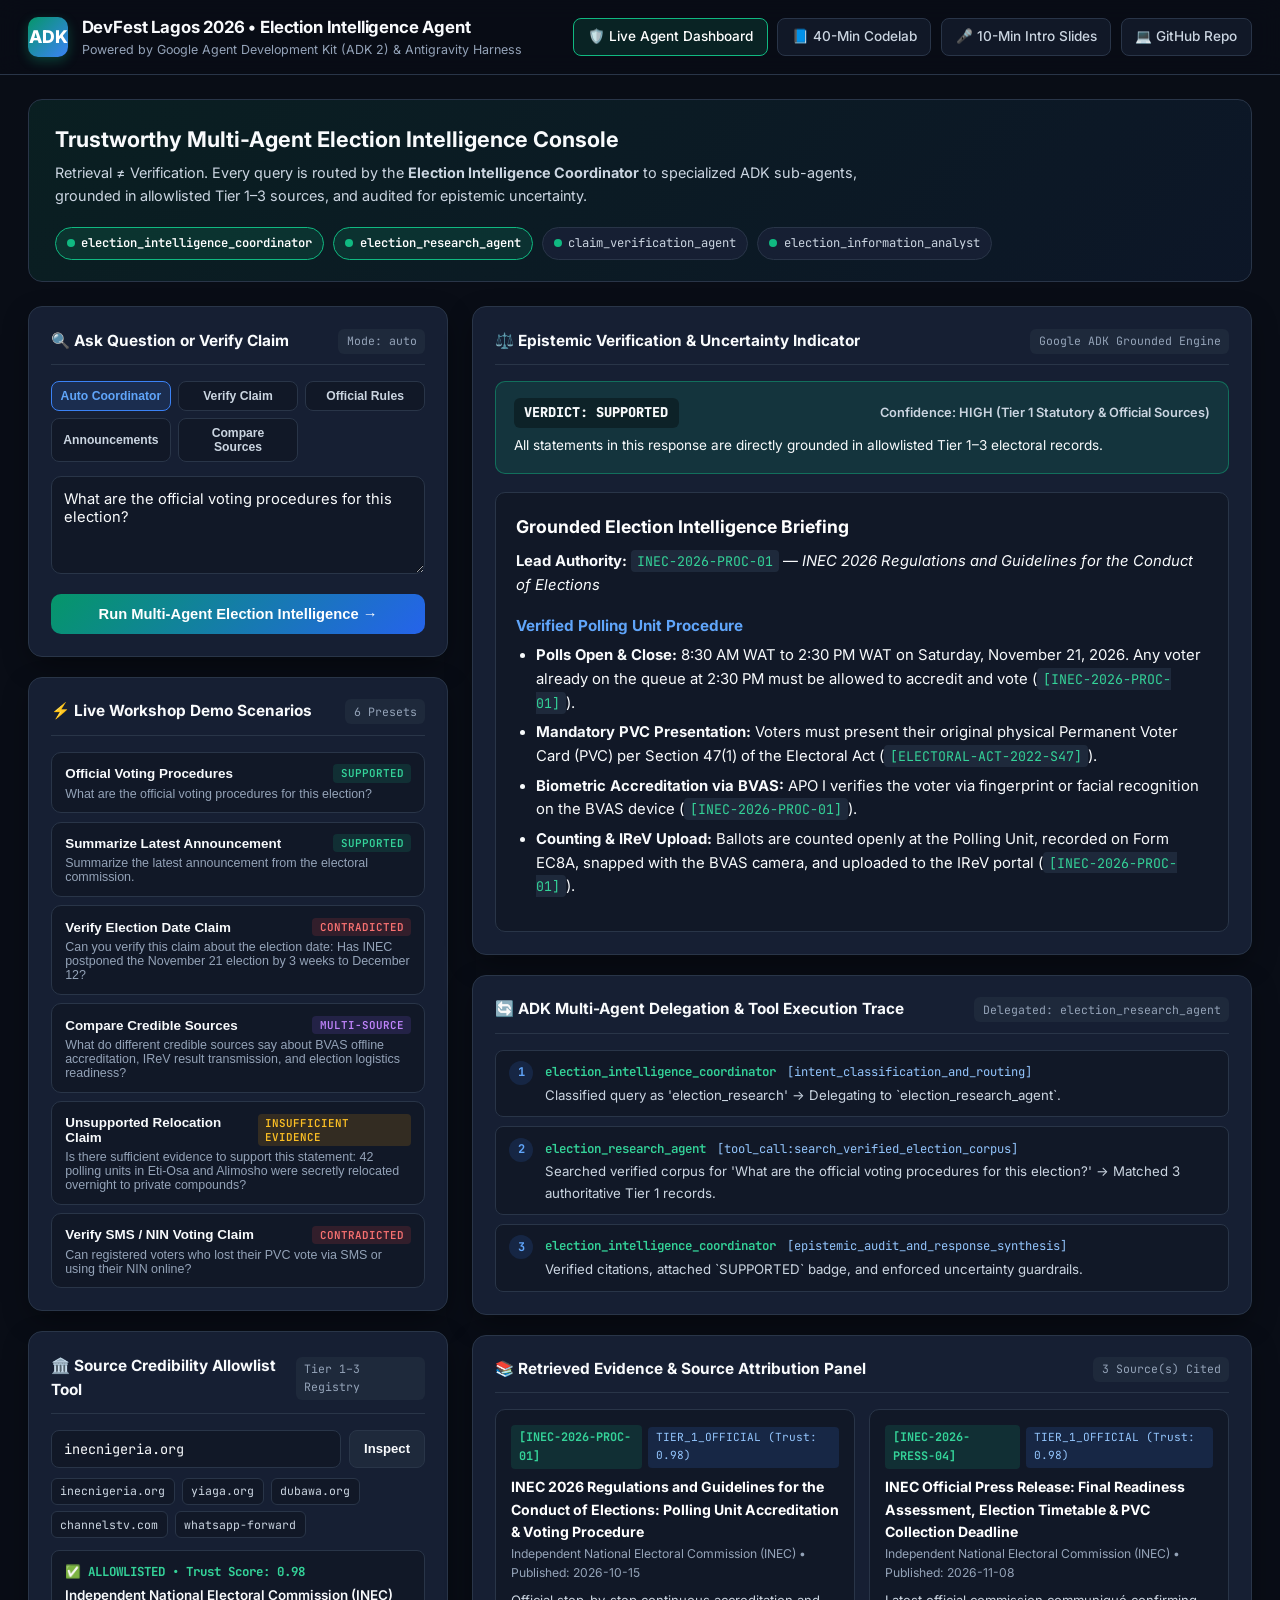
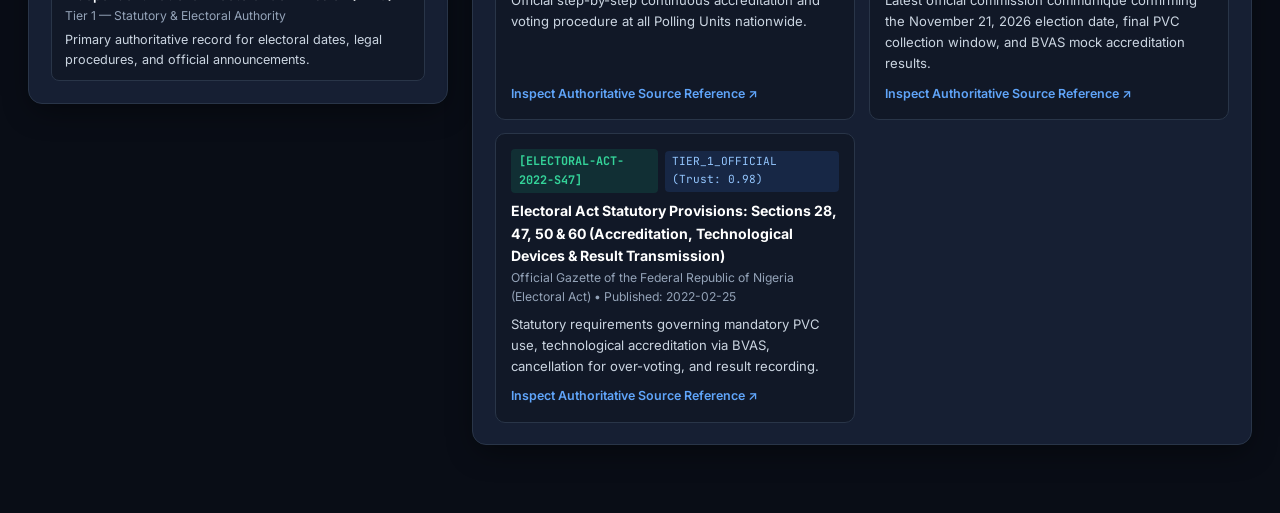
==== app/static/index.html @ 9dbaffe1 "feat: DevFest Lagos 2026 Election Intelligence ADK Multi-Agent App, Codelab & Slides" ====
<!DOCTYPE html>
<html lang="en">
<head>
  <meta charset="UTF-8" />
  <meta name="viewport" content="width=device-width, initial-scale=1.0" />
  <title>DevFest Lagos 2026 — Trustworthy Election Intelligence ADK Agent</title>
  <link rel="preconnect" href="https://fonts.googleapis.com" />
  <link rel="preconnect" href="https://fonts.gstatic.com" crossorigin />
  <link href="https://fonts.googleapis.com/css2?family=Inter:wght@400;500;600;700;800&family=JetBrains+Mono:wght@400;600;700&display=swap" rel="stylesheet" />
  <link rel="stylesheet" href="/static/styles.css" />
  <link rel="stylesheet" href="styles.css" />
</head>
<body>
  <!-- Top Navigation -->
  <header class="topbar">
    <div class="brand">
      <div class="brand-badge">ADK</div>
      <div>
        <div class="brand-title">DevFest Lagos 2026 • Election Intelligence Agent</div>
        <div class="brand-subtitle">Powered by Google Agent Development Kit (ADK 2) &amp; Antigravity Harness</div>
      </div>
    </div>
    <nav class="nav-links">
      <a href="/" class="nav-link active">🛡️ Live Agent Dashboard</a>
      <a href="/codelab/" class="nav-link">📘 40-Min Codelab</a>
      <a href="/slides/" class="nav-link">🎤 10-Min Intro Slides</a>
      <a href="https://github.com/gabbyagbobli/devfest-lagos-election-intelligence" target="_blank" rel="noopener" class="nav-link">💻 GitHub Repo</a>
    </nav>
  </header>

  <main class="container">
    <!-- Multi-Agent Architecture Status Bar -->
    <section class="hero-banner">
      <div class="hero-text">
        <h1>Trustworthy Multi-Agent Election Intelligence Console</h1>
        <p>
          Retrieval ≠ Verification. Every query is routed by the <strong>Election Intelligence Coordinator</strong> to specialized ADK sub-agents, grounded in allowlisted Tier 1–3 sources, and audited for epistemic uncertainty.
        </p>
      </div>
      <div class="agent-pills" id="agent-pills">
        <div class="agent-pill active-agent" id="pill-coordinator">
          <span class="dot"></span> election_intelligence_coordinator
        </div>
        <div class="agent-pill" id="pill-election_research_agent">
          <span class="dot"></span> election_research_agent
        </div>
        <div class="agent-pill" id="pill-claim_verification_agent">
          <span class="dot"></span> claim_verification_agent
        </div>
        <div class="agent-pill" id="pill-election_information_analyst">
          <span class="dot"></span> election_information_analyst
        </div>
      </div>
    </section>

    <div class="dashboard-grid">
      <!-- Left Column: Query Input, Sample Scenarios & Source Checker -->
      <aside>
        <!-- Query & Claim Input Card -->
        <div class="card">
          <div class="card-header">
            <div class="card-title">🔍 Ask Question or Verify Claim</div>
            <span class="card-badge" id="mode-indicator">Mode: auto</span>
          </div>

          <div class="mode-tabs" id="mode-tabs">
            <button type="button" class="mode-tab active" data-mode="auto">Auto Coordinator</button>
            <button type="button" class="mode-tab" data-mode="verify">Verify Claim</button>
            <button type="button" class="mode-tab" data-mode="research">Official Rules</button>
            <button type="button" class="mode-tab" data-mode="summarize">Announcements</button>
            <button type="button" class="mode-tab" data-mode="compare">Compare Sources</button>
          </div>

          <form id="query-form">
            <textarea
              id="query-input"
              class="query-textarea"
              placeholder="Ask an election question or paste a viral claim to verify (e.g., 'What are the official voting procedures?' or 'Has INEC postponed the election by 3 weeks?')"
            >What are the official voting procedures for this election?</textarea>
            <button type="submit" id="submit-btn" class="btn-primary">
              Run Multi-Agent Election Intelligence →
            </button>
          </form>
        </div>

        <!-- Preset Workshop Verification Scenarios -->
        <div class="card">
          <div class="card-header">
            <div class="card-title">⚡ Live Workshop Demo Scenarios</div>
            <span class="card-badge">6 Presets</span>
          </div>
          <div class="samples-list" id="samples-list">
            <!-- Populated by app.js -->
          </div>
        </div>

        <!-- Electoral Source Trust Registry Inspector -->
        <div class="card">
          <div class="card-header">
            <div class="card-title">🏛️ Source Credibility Allowlist Tool</div>
            <span class="card-badge">Tier 1–3 Registry</span>
          </div>
          <div class="source-check-row">
            <input
              type="text"
              id="source-input"
              class="source-input"
              placeholder="e.g. inecnigeria.org or whatsapp-forward"
              value="inecnigeria.org"
            />
            <button type="button" id="source-check-btn" class="btn-secondary">Inspect</button>
          </div>
          <div class="quick-domains">
            <span class="chip" data-domain="inecnigeria.org">inecnigeria.org</span>
            <span class="chip" data-domain="yiaga.org">yiaga.org</span>
            <span class="chip" data-domain="dubawa.org">dubawa.org</span>
            <span class="chip" data-domain="channelstv.com">channelstv.com</span>
            <span class="chip" data-domain="whatsapp-forward">whatsapp-forward</span>
          </div>
          <div id="source-check-result" class="trace-item" style="display: block;">
            Click <strong>Inspect</strong> or a domain chip to run <code>check_source_credibility()</code>.
          </div>
        </div>
      </aside>

      <!-- Right Column: Epistemic Status, Agent Trace, Synthesized Response & Evidence Panel -->
      <section>
        <!-- Epistemic Verdict & Uncertainty Banner -->
        <div class="card">
          <div class="card-header">
            <div class="card-title">⚖️ Epistemic Verification &amp; Uncertainty Indicator</div>
            <span class="card-badge" id="engine-badge">Google ADK 2</span>
          </div>

          <div id="status-banner" class="status-banner status-SUPPORTED">
            <div class="status-top">
              <span class="verdict-pill" id="verdict-pill">VERDICT: SUPPORTED</span>
              <span class="confidence-label" id="confidence-label">Confidence: HIGH (Tier 1 Statutory &amp; Official Sources)</span>
            </div>
            <div class="uncertainty-msg" id="uncertainty-msg">
              All statements in this response are directly grounded in allowlisted Tier 1–3 electoral records.
            </div>
          </div>

          <!-- Synthesized Grounded Response -->
          <div class="response-body" id="response-markdown">
            Loading grounded election intelligence briefing...
          </div>
        </div>

        <!-- Multi-Agent Orchestration & Tool Execution Trace -->
        <div class="card">
          <div class="card-header">
            <div class="card-title">🔄 ADK Multi-Agent Delegation &amp; Tool Execution Trace</div>
            <span class="card-badge" id="delegated-agent-badge">Delegated: election_research_agent</span>
          </div>
          <div class="trace-timeline" id="trace-timeline">
            <!-- Populated by app.js -->
          </div>
        </div>

        <!-- Grounded Evidence & Source Attribution Cards -->
        <div class="card">
          <div class="card-header">
            <div class="card-title">📚 Retrieved Evidence &amp; Source Attribution Panel</div>
            <span class="card-badge" id="evidence-count-badge">0 Sources Cited</span>
          </div>
          <div class="evidence-grid" id="evidence-grid">
            <!-- Populated by app.js -->
          </div>
        </div>
      </section>
    </div>
  </main>

  <script src="/static/app.js"></script>
  <script src="app.js"></script>
</body>
</html>
---- app/static/styles.css ----
:root {
  --bg-primary: #090d16;
  --bg-secondary: #111827;
  --bg-card: #161f33;
  --bg-elevated: #1e293b;
  --border-color: #293548;
  --text-primary: #f8fafc;
  --text-secondary: #cbd5e1;
  --text-muted: #94a3b8;
  --accent-green: #10b981;
  --accent-green-bg: rgba(16, 185, 129, 0.14);
  --accent-blue: #3b82f6;
  --accent-blue-bg: rgba(59, 130, 246, 0.14);
  --accent-amber: #f59e0b;
  --accent-amber-bg: rgba(245, 158, 11, 0.15);
  --accent-red: #ef4444;
  --accent-red-bg: rgba(239, 68, 68, 0.15);
  --accent-purple: #8b5cf6;
  --accent-purple-bg: rgba(139, 92, 246, 0.15);
  --radius-md: 10px;
  --radius-lg: 14px;
  --shadow-lg: 0 10px 30px -5px rgba(0, 0, 0, 0.45);
  --font-sans: 'Inter', -apple-system, BlinkMacSystemFont, 'Segoe UI', Roboto, sans-serif;
  --font-mono: 'JetBrains Mono', 'Fira Code', Consolas, monospace;
}

* {
  box-sizing: border-box;
  margin: 0;
  padding: 0;
}

body {
  background-color: var(--bg-primary);
  color: var(--text-primary);
  font-family: var(--font-sans);
  line-height: 1.6;
  min-height: 100vh;
}

/* Top Navbar */
.topbar {
  position: sticky;
  top: 0;
  z-index: 100;
  background: rgba(9, 13, 22, 0.92);
  backdrop-filter: blur(12px);
  border-bottom: 1px solid var(--border-color);
  padding: 0.85rem 1.75rem;
  display: flex;
  align-items: center;
  justify-content: space-between;
  flex-wrap: wrap;
  gap: 1rem;
}

.brand {
  display: flex;
  align-items: center;
  gap: 0.85rem;
}

.brand-badge {
  width: 40px;
  height: 40px;
  border-radius: 10px;
  background: linear-gradient(135deg, #059669, #3b82f6);
  display: flex;
  align-items: center;
  justify-content: center;
  font-weight: 800;
  font-size: 1.1rem;
  color: #fff;
  box-shadow: 0 4px 12px rgba(16, 185, 129, 0.3);
}

.brand-title {
  font-weight: 700;
  font-size: 1.05rem;
  letter-spacing: -0.01em;
}

.brand-subtitle {
  font-size: 0.78rem;
  color: var(--text-muted);
}

.nav-links {
  display: flex;
  align-items: center;
  gap: 0.6rem;
  flex-wrap: wrap;
}

.nav-link {
  text-decoration: none;
  color: var(--text-secondary);
  font-size: 0.85rem;
  font-weight: 500;
  padding: 0.45rem 0.85rem;
  border-radius: 8px;
  border: 1px solid var(--border-color);
  background: var(--bg-secondary);
  transition: all 0.18s ease;
}

.nav-link:hover,
.nav-link.active {
  color: #fff;
  border-color: var(--accent-green);
  background: var(--accent-green-bg);
}

/* Main Container */
.container {
  max-width: 1400px;
  margin: 0 auto;
  padding: 1.5rem 1.75rem 3rem;
}

/* Hero Architecture Banner */
.hero-banner {
  background: linear-gradient(135deg, rgba(16, 185, 129, 0.1), rgba(59, 130, 246, 0.08));
  border: 1px solid var(--border-color);
  border-radius: var(--radius-lg);
  padding: 1.35rem 1.6rem;
  margin-bottom: 1.5rem;
  display: flex;
  align-items: center;
  justify-content: space-between;
  flex-wrap: wrap;
  gap: 1.25rem;
}

.hero-text h1 {
  font-size: 1.35rem;
  font-weight: 700;
  margin-bottom: 0.3rem;
}

.hero-text p {
  color: var(--text-secondary);
  font-size: 0.9rem;
  max-width: 820px;
}

.agent-pills {
  display: flex;
  gap: 0.55rem;
  flex-wrap: wrap;
}

.agent-pill {
  font-size: 0.76rem;
  font-family: var(--font-mono);
  padding: 0.35rem 0.7rem;
  border-radius: 999px;
  background: var(--bg-card);
  border: 1px solid var(--border-color);
  color: var(--text-secondary);
  display: flex;
  align-items: center;
  gap: 0.4rem;
}

.agent-pill .dot {
  width: 8px;
  height: 8px;
  border-radius: 50%;
  background: var(--accent-green);
}

.agent-pill.active-agent {
  border-color: var(--accent-green);
  background: var(--accent-green-bg);
  color: #fff;
  font-weight: 600;
}

/* Grid Layout */
.dashboard-grid {
  display: grid;
  grid-template-columns: 420px 1fr;
  gap: 1.5rem;
  align-items: start;
}

@media (max-width: 1080px) {
  .dashboard-grid {
    grid-template-columns: 1fr;
  }
}

.card {
  background: var(--bg-card);
  border: 1px solid var(--border-color);
  border-radius: var(--radius-lg);
  padding: 1.35rem;
  box-shadow: var(--shadow-lg);
  margin-bottom: 1.25rem;
}

.card-header {
  display: flex;
  align-items: center;
  justify-content: space-between;
  margin-bottom: 1rem;
  padding-bottom: 0.65rem;
  border-bottom: 1px solid var(--border-color);
}

.card-title {
  font-size: 0.96rem;
  font-weight: 700;
  display: flex;
  align-items: center;
  gap: 0.5rem;
}

.card-badge {
  font-size: 0.72rem;
  font-family: var(--font-mono);
  padding: 0.2rem 0.55rem;
  border-radius: 6px;
  background: var(--bg-elevated);
  color: var(--text-muted);
}

/* Query Form */
.mode-tabs {
  display: grid;
  grid-template-columns: repeat(3, 1fr);
  gap: 0.4rem;
  margin-bottom: 0.85rem;
}

.mode-tab {
  background: var(--bg-secondary);
  border: 1px solid var(--border-color);
  color: var(--text-secondary);
  padding: 0.45rem 0.5rem;
  border-radius: 8px;
  font-size: 0.76rem;
  font-weight: 600;
  cursor: pointer;
  transition: all 0.15s ease;
  text-align: center;
}

.mode-tab:hover {
  border-color: var(--accent-blue);
  color: #fff;
}

.mode-tab.active {
  background: var(--accent-blue-bg);
  border-color: var(--accent-blue);
  color: #60a5fa;
}

.query-textarea {
  width: 100%;
  min-height: 98px;
  background: var(--bg-secondary);
  border: 1px solid var(--border-color);
  border-radius: var(--radius-md);
  color: var(--text-primary);
  font-family: var(--font-sans);
  font-size: 0.92rem;
  padding: 0.8rem;
  resize: vertical;
  margin-bottom: 0.8rem;
}

.query-textarea:focus {
  outline: none;
  border-color: var(--accent-green);
}

.btn-primary {
  width: 100%;
  background: linear-gradient(135deg, #059669, #2563eb);
  color: #fff;
  border: none;
  padding: 0.75rem 1rem;
  border-radius: var(--radius-md);
  font-weight: 600;
  font-size: 0.92rem;
  cursor: pointer;
  transition: opacity 0.15s ease;
}

.btn-primary:hover {
  opacity: 0.93;
}

.btn-primary:disabled {
  opacity: 0.55;
  cursor: not-allowed;
}

/* Sample Scenario Cards */
.samples-list {
  display: flex;
  flex-direction: column;
  gap: 0.55rem;
}

.sample-btn {
  text-align: left;
  background: var(--bg-secondary);
  border: 1px solid var(--border-color);
  border-radius: var(--radius-md);
  padding: 0.7rem 0.85rem;
  color: var(--text-primary);
  cursor: pointer;
  transition: all 0.15s ease;
}

.sample-btn:hover {
  border-color: var(--accent-green);
  background: rgba(16, 185, 129, 0.06);
}

.sample-btn-top {
  display: flex;
  align-items: center;
  justify-content: space-between;
  gap: 0.5rem;
  margin-bottom: 0.25rem;
}

.sample-btn-title {
  font-size: 0.84rem;
  font-weight: 600;
}

.sample-tag {
  font-size: 0.68rem;
  font-family: var(--font-mono);
  padding: 0.15rem 0.45rem;
  border-radius: 4px;
  font-weight: 600;
}

.tag-supported {
  background: var(--accent-green-bg);
  color: #34d399;
}

.tag-contradicted {
  background: var(--accent-red-bg);
  color: #f87171;
}

.tag-insufficient {
  background: var(--accent-amber-bg);
  color: #fbbf24;
}

.tag-multi {
  background: var(--accent-purple-bg);
  color: #c084fc;
}

.sample-btn-query {
  font-size: 0.78rem;
  color: var(--text-muted);
}

/* Source Credibility Checker */
.source-check-row {
  display: flex;
  gap: 0.5rem;
  margin-bottom: 0.65rem;
}

.source-input {
  flex: 1;
  background: var(--bg-secondary);
  border: 1px solid var(--border-color);
  border-radius: 8px;
  color: var(--text-primary);
  padding: 0.55rem 0.75rem;
  font-size: 0.85rem;
  font-family: var(--font-mono);
}

.btn-secondary {
  background: var(--bg-elevated);
  color: var(--text-primary);
  border: 1px solid var(--border-color);
  border-radius: 8px;
  padding: 0.55rem 0.9rem;
  font-size: 0.82rem;
  font-weight: 600;
  cursor: pointer;
}

.btn-secondary:hover {
  border-color: var(--accent-blue);
}

.quick-domains {
  display: flex;
  gap: 0.4rem;
  flex-wrap: wrap;
  margin-bottom: 0.75rem;
}

.chip {
  font-size: 0.72rem;
  font-family: var(--font-mono);
  padding: 0.2rem 0.55rem;
  border-radius: 6px;
  background: var(--bg-secondary);
  border: 1px solid var(--border-color);
  color: var(--text-secondary);
  cursor: pointer;
}

.chip:hover {
  border-color: var(--accent-green);
  color: #fff;
}

/* Verdict & Uncertainty Banner */
.status-banner {
  border-radius: var(--radius-md);
  padding: 1rem 1.15rem;
  margin-bottom: 1.15rem;
  border: 1px solid var(--border-color);
  display: flex;
  flex-direction: column;
  gap: 0.45rem;
}

.status-banner.status-SUPPORTED,
.status-banner.status-OFFICIAL_GUIDANCE {
  background: var(--accent-green-bg);
  border-color: rgba(16, 185, 129, 0.45);
}

.status-banner.status-CONTRADICTED {
  background: var(--accent-red-bg);
  border-color: rgba(239, 68, 68, 0.45);
}

.status-banner.status-INSUFFICIENT_EVIDENCE {
  background: var(--accent-amber-bg);
  border-color: rgba(245, 158, 11, 0.5);
}

.status-banner.status-MULTI_SOURCE_SYNTHESIS {
  background: var(--accent-purple-bg);
  border-color: rgba(139, 92, 246, 0.45);
}

.status-top {
  display: flex;
  align-items: center;
  justify-content: space-between;
  flex-wrap: wrap;
  gap: 0.5rem;
}

.verdict-pill {
  font-family: var(--font-mono);
  font-weight: 800;
  font-size: 0.85rem;
  padding: 0.25rem 0.65rem;
  border-radius: 6px;
  background: rgba(0, 0, 0, 0.35);
}

.confidence-label {
  font-size: 0.8rem;
  font-weight: 600;
  color: var(--text-secondary);
}

.uncertainty-msg {
  font-size: 0.85rem;
  color: var(--text-primary);
}

/* Orchestration Trace */
.trace-timeline {
  display: flex;
  flex-direction: column;
  gap: 0.55rem;
}

.trace-item {
  display: flex;
  align-items: flex-start;
  gap: 0.75rem;
  background: var(--bg-secondary);
  border: 1px solid var(--border-color);
  border-radius: 8px;
  padding: 0.65rem 0.85rem;
  font-size: 0.83rem;
}

.trace-step-num {
  width: 24px;
  height: 24px;
  border-radius: 50%;
  background: var(--accent-blue-bg);
  color: #60a5fa;
  font-family: var(--font-mono);
  font-size: 0.75rem;
  font-weight: 700;
  display: flex;
  align-items: center;
  justify-content: center;
  flex-shrink: 0;
}

.trace-agent {
  font-family: var(--font-mono);
  font-weight: 600;
  color: #34d399;
  font-size: 0.78rem;
}

.trace-action {
  font-family: var(--font-mono);
  color: #93c5fd;
  font-size: 0.76rem;
  margin-left: 0.4rem;
}

.trace-detail {
  color: var(--text-secondary);
  margin-top: 0.15rem;
}

/* Synthesized Response Markdown */
.response-body {
  background: var(--bg-secondary);
  border: 1px solid var(--border-color);
  border-radius: var(--radius-md);
  padding: 1.25rem;
  font-size: 0.93rem;
}

.response-body h3 {
  font-size: 1.1rem;
  margin-bottom: 0.55rem;
  color: #fff;
}

.response-body h4 {
  font-size: 0.95rem;
  margin-top: 1rem;
  margin-bottom: 0.4rem;
  color: #60a5fa;
}

.response-body ul {
  padding-left: 1.25rem;
  margin-bottom: 0.75rem;
}

.response-body li {
  margin-bottom: 0.35rem;
}

.response-body code {
  font-family: var(--font-mono);
  background: var(--bg-elevated);
  padding: 0.12rem 0.4rem;
  border-radius: 4px;
  font-size: 0.83rem;
  color: #34d399;
}

.response-body blockquote {
  border-left: 3px solid var(--accent-amber);
  padding-left: 0.85rem;
  color: var(--text-secondary);
  margin: 0.65rem 0;
  font-style: italic;
}

.response-body a {
  color: #60a5fa;
  text-decoration: underline;
}

/* Evidence Cards */
.evidence-grid {
  display: grid;
  grid-template-columns: repeat(auto-fit, minmax(290px, 1fr));
  gap: 0.85rem;
}

.evidence-card {
  background: var(--bg-secondary);
  border: 1px solid var(--border-color);
  border-radius: var(--radius-md);
  padding: 0.95rem;
  display: flex;
  flex-direction: column;
  justify-content: space-between;
  gap: 0.6rem;
}

.evidence-card-top {
  display: flex;
  align-items: center;
  justify-content: space-between;
  gap: 0.4rem;
}

.doc-id-badge {
  font-family: var(--font-mono);
  font-size: 0.74rem;
  font-weight: 700;
  color: #34d399;
  background: var(--accent-green-bg);
  padding: 0.18rem 0.5rem;
  border-radius: 4px;
}

.tier-badge {
  font-family: var(--font-mono);
  font-size: 0.7rem;
  padding: 0.16rem 0.48rem;
  border-radius: 4px;
  background: var(--accent-blue-bg);
  color: #93c5fd;
}

.evidence-title {
  font-size: 0.88rem;
  font-weight: 700;
  color: #fff;
}

.evidence-meta {
  font-size: 0.76rem;
  color: var(--text-muted);
}

.evidence-summary {
  font-size: 0.82rem;
  color: var(--text-secondary);
}

.evidence-link {
  font-size: 0.78rem;
  font-weight: 600;
  color: #60a5fa;
  text-decoration: none;
}

.evidence-link:hover {
  text-decoration: underline;
}
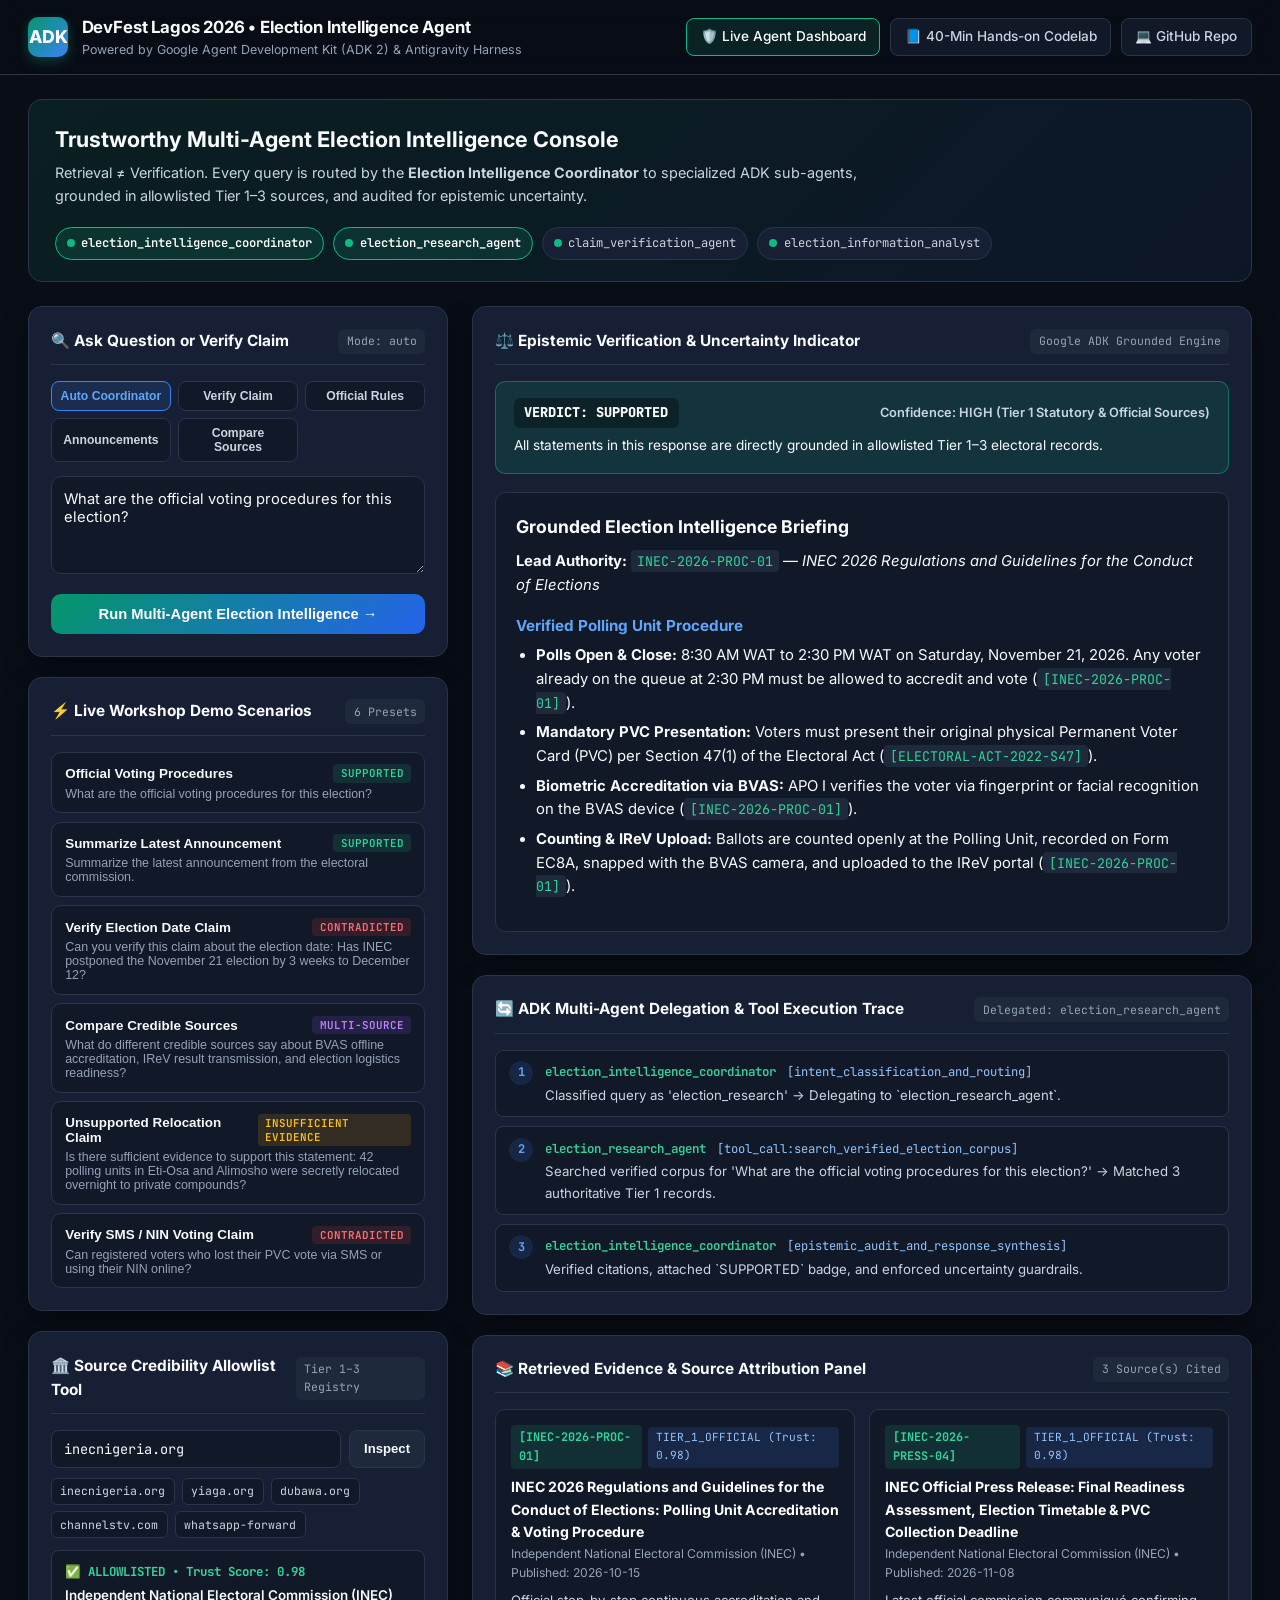
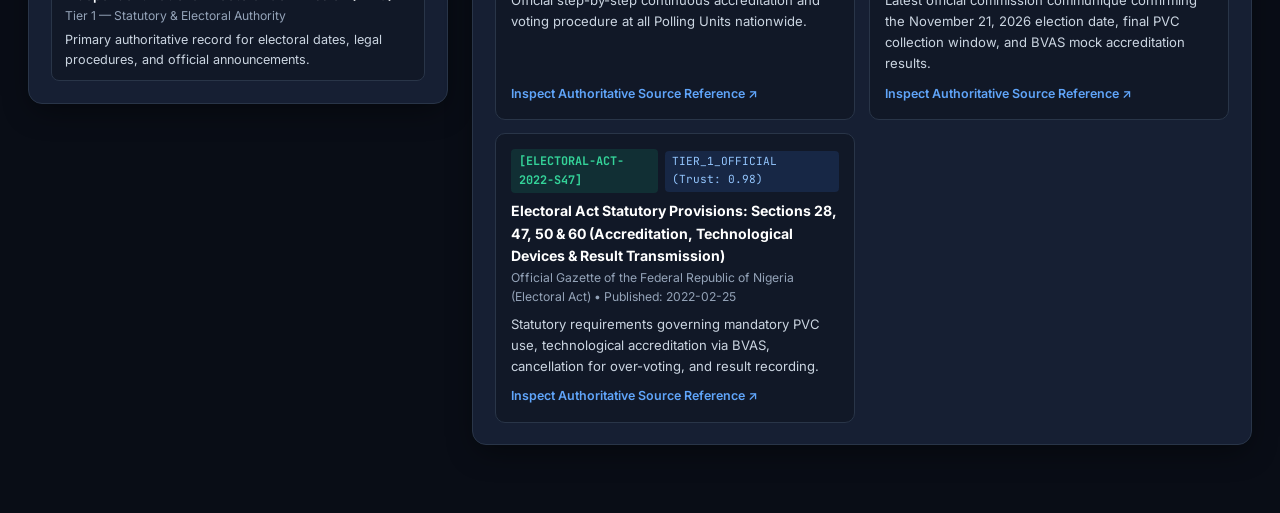
==== commit 8cccf23a: "fix(codelab): render codelab steps directly in DOM and replace web slides with SLIDE_DECK_CONTENT.md" ====
--- a/app/static/index.html
+++ b/app/static/index.html
@@ -22,8 +22,7 @@
     </div>
     <nav class="nav-links">
       <a href="/" class="nav-link active">🛡️ Live Agent Dashboard</a>
-      <a href="/codelab/" class="nav-link">📘 40-Min Codelab</a>
-      <a href="/slides/" class="nav-link">🎤 10-Min Intro Slides</a>
+      <a href="/codelab/" class="nav-link">📘 40-Min Hands-on Codelab</a>
       <a href="https://github.com/gabbyagbobli/devfest-lagos-election-intelligence" target="_blank" rel="noopener" class="nav-link">💻 GitHub Repo</a>
     </nav>
   </header>
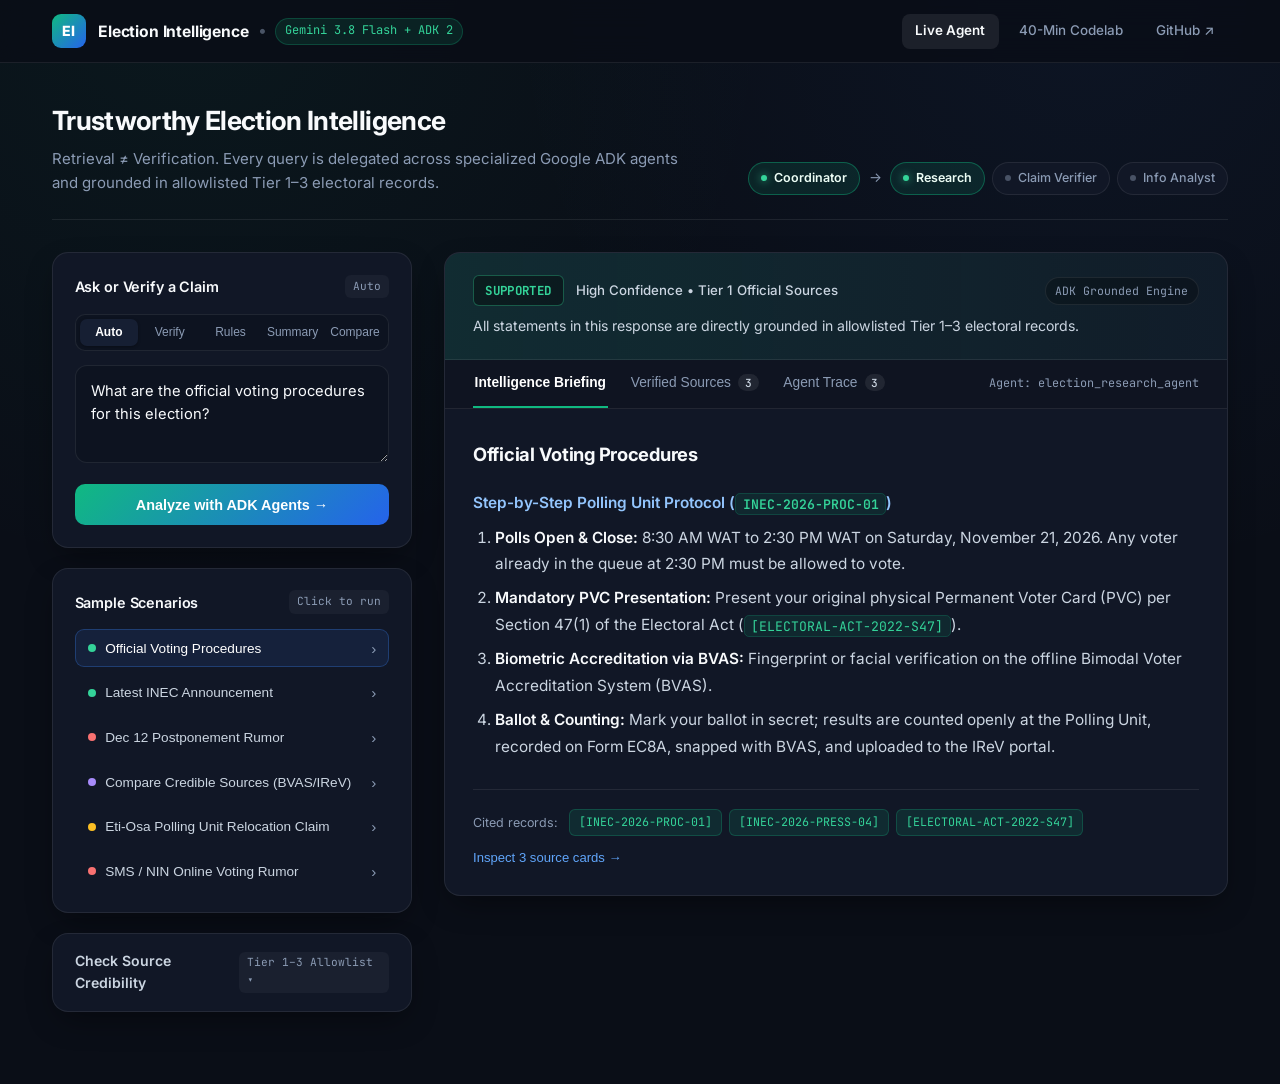
==== commit 296e5097: "Upgrade ADK model to Gemini 3.8 Flash (global Vertex AI) and declutter web UI" ====
--- a/app/static/index.html
+++ b/app/static/index.html
@@ -3,169 +3,190 @@
 <head>
   <meta charset="UTF-8" />
   <meta name="viewport" content="width=device-width, initial-scale=1.0" />
-  <title>DevFest Lagos 2026 — Trustworthy Election Intelligence ADK Agent</title>
+  <title>Election Intelligence — Gemini 3.8 Flash &amp; Google ADK</title>
   <link rel="preconnect" href="https://fonts.googleapis.com" />
   <link rel="preconnect" href="https://fonts.gstatic.com" crossorigin />
-  <link href="https://fonts.googleapis.com/css2?family=Inter:wght@400;500;600;700;800&family=JetBrains+Mono:wght@400;600;700&display=swap" rel="stylesheet" />
+  <link href="https://fonts.googleapis.com/css2?family=Inter:wght@400;500;600;700;800&family=JetBrains+Mono:wght@400;500;600&display=swap" rel="stylesheet" />
   <link rel="stylesheet" href="/static/styles.css" />
   <link rel="stylesheet" href="styles.css" />
 </head>
 <body>
-  <!-- Top Navigation -->
+  <!-- Minimal Sticky Navbar -->
   <header class="topbar">
-    <div class="brand">
-      <div class="brand-badge">ADK</div>
-      <div>
-        <div class="brand-title">DevFest Lagos 2026 • Election Intelligence Agent</div>
-        <div class="brand-subtitle">Powered by Google Agent Development Kit (ADK 2) &amp; Antigravity Harness</div>
+    <div class="topbar-inner">
+      <div class="brand">
+        <div class="brand-badge">EI</div>
+        <div class="brand-copy">
+          <span class="brand-title">Election Intelligence</span>
+          <span class="brand-sep">•</span>
+          <span class="brand-model">Gemini 3.8 Flash + ADK 2</span>
+        </div>
       </div>
+
+      <nav class="nav-links">
+        <a href="/" class="nav-link active">Live Agent</a>
+        <a href="/codelab/" class="nav-link">40-Min Codelab</a>
+        <a href="https://github.com/gabbyagbobli/devfest-lagos-election-intelligence" target="_blank" rel="noopener" class="nav-link">GitHub ↗</a>
+      </nav>
     </div>
-    <nav class="nav-links">
-      <a href="/" class="nav-link active">🛡️ Live Agent Dashboard</a>
-      <a href="/codelab/" class="nav-link">📘 40-Min Hands-on Codelab</a>
-      <a href="https://github.com/gabbyagbobli/devfest-lagos-election-intelligence" target="_blank" rel="noopener" class="nav-link">💻 GitHub Repo</a>
-    </nav>
   </header>
 
   <main class="container">
-    <!-- Multi-Agent Architecture Status Bar -->
-    <section class="hero-banner">
-      <div class="hero-text">
-        <h1>Trustworthy Multi-Agent Election Intelligence Console</h1>
-        <p>
-          Retrieval ≠ Verification. Every query is routed by the <strong>Election Intelligence Coordinator</strong> to specialized ADK sub-agents, grounded in allowlisted Tier 1–3 sources, and audited for epistemic uncertainty.
-        </p>
+    <!-- Clean, Breathable Page Header & Agent Pipeline -->
+    <section class="page-intro">
+      <div class="intro-copy">
+        <h1>Trustworthy Election Intelligence</h1>
+        <p>Retrieval ≠ Verification. Every query is delegated across specialized Google ADK agents and grounded in allowlisted Tier 1–3 electoral records.</p>
       </div>
-      <div class="agent-pills" id="agent-pills">
-        <div class="agent-pill active-agent" id="pill-coordinator">
-          <span class="dot"></span> election_intelligence_coordinator
+
+      <div class="agent-pills" id="agent-pills" aria-label="Active Multi-Agent Pipeline">
+        <div class="agent-pill active-agent" id="pill-coordinator" title="election_intelligence_coordinator">
+          <span class="dot"></span> Coordinator
         </div>
-        <div class="agent-pill" id="pill-election_research_agent">
-          <span class="dot"></span> election_research_agent
+        <span class="flow-arrow">→</span>
+        <div class="agent-pill" id="pill-election_research_agent" title="election_research_agent">
+          <span class="dot"></span> Research
         </div>
-        <div class="agent-pill" id="pill-claim_verification_agent">
-          <span class="dot"></span> claim_verification_agent
+        <div class="agent-pill" id="pill-claim_verification_agent" title="claim_verification_agent">
+          <span class="dot"></span> Claim Verifier
         </div>
-        <div class="agent-pill" id="pill-election_information_analyst">
-          <span class="dot"></span> election_information_analyst
+        <div class="agent-pill" id="pill-election_information_analyst" title="election_information_analyst">
+          <span class="dot"></span> Info Analyst
         </div>
       </div>
     </section>
 
-    <div class="dashboard-grid">
-      <!-- Left Column: Query Input, Sample Scenarios & Source Checker -->
-      <aside>
-        <!-- Query & Claim Input Card -->
-        <div class="card">
-          <div class="card-header">
-            <div class="card-title">🔍 Ask Question or Verify Claim</div>
-            <span class="card-badge" id="mode-indicator">Mode: auto</span>
+    <!-- Main 2-Column Workspace -->
+    <div class="workspace-grid">
+      <!-- Left Column: Clean Composer, Compact Scenarios & Optional Source Utility -->
+      <aside class="sidebar-col">
+        <!-- Composer Card -->
+        <div class="panel composer-panel">
+          <div class="panel-header">
+            <h2 class="panel-title">Ask or Verify a Claim</h2>
+            <span class="subtle-tag" id="mode-indicator">Auto</span>
           </div>
 
-          <div class="mode-tabs" id="mode-tabs">
-            <button type="button" class="mode-tab active" data-mode="auto">Auto Coordinator</button>
-            <button type="button" class="mode-tab" data-mode="verify">Verify Claim</button>
-            <button type="button" class="mode-tab" data-mode="research">Official Rules</button>
-            <button type="button" class="mode-tab" data-mode="summarize">Announcements</button>
-            <button type="button" class="mode-tab" data-mode="compare">Compare Sources</button>
+          <div class="mode-tabs" id="mode-tabs" role="tablist">
+            <button type="button" class="mode-tab active" data-mode="auto">Auto</button>
+            <button type="button" class="mode-tab" data-mode="verify">Verify</button>
+            <button type="button" class="mode-tab" data-mode="research">Rules</button>
+            <button type="button" class="mode-tab" data-mode="summarize">Summary</button>
+            <button type="button" class="mode-tab" data-mode="compare">Compare</button>
           </div>
 
           <form id="query-form">
             <textarea
               id="query-input"
               class="query-textarea"
-              placeholder="Ask an election question or paste a viral claim to verify (e.g., 'What are the official voting procedures?' or 'Has INEC postponed the election by 3 weeks?')"
+              rows="3"
+              placeholder="Ask an election question or paste a viral rumor to verify..."
             >What are the official voting procedures for this election?</textarea>
             <button type="submit" id="submit-btn" class="btn-primary">
-              Run Multi-Agent Election Intelligence →
+              Analyze with ADK Agents →
             </button>
           </form>
         </div>
 
-        <!-- Preset Workshop Verification Scenarios -->
-        <div class="card">
-          <div class="card-header">
-            <div class="card-title">⚡ Live Workshop Demo Scenarios</div>
-            <span class="card-badge">6 Presets</span>
+        <!-- Compact Sample Scenarios -->
+        <div class="panel scenarios-panel">
+          <div class="panel-header">
+            <h2 class="panel-title">Sample Scenarios</h2>
+            <span class="subtle-tag">Click to run</span>
           </div>
           <div class="samples-list" id="samples-list">
             <!-- Populated by app.js -->
           </div>
         </div>
 
-        <!-- Electoral Source Trust Registry Inspector -->
-        <div class="card">
-          <div class="card-header">
-            <div class="card-title">🏛️ Source Credibility Allowlist Tool</div>
-            <span class="card-badge">Tier 1–3 Registry</span>
+        <!-- Collapsible Source Credibility Allowlist Utility -->
+        <details class="panel source-drawer" id="source-drawer">
+          <summary class="drawer-summary">
+            <span class="drawer-title">Check Source Credibility</span>
+            <span class="subtle-tag">Tier 1–3 Allowlist ▾</span>
+          </summary>
+          <div class="drawer-body">
+            <div class="source-check-row">
+              <input
+                type="text"
+                id="source-input"
+                class="source-input"
+                placeholder="e.g. inecnigeria.org"
+                value="inecnigeria.org"
+              />
+              <button type="button" id="source-check-btn" class="btn-secondary">Check</button>
+            </div>
+            <div class="quick-domains">
+              <button type="button" class="chip" data-domain="inecnigeria.org">inecnigeria.org</button>
+              <button type="button" class="chip" data-domain="yiaga.org">yiaga.org</button>
+              <button type="button" class="chip" data-domain="dubawa.org">dubawa.org</button>
+              <button type="button" class="chip" data-domain="channelstv.com">channelstv.com</button>
+              <button type="button" class="chip" data-domain="whatsapp-forward">whatsapp-forward</button>
+            </div>
+            <div id="source-check-result" class="source-result-box">
+              Select a domain or click <strong>Check</strong> to inspect its electoral trust tier.
+            </div>
           </div>
-          <div class="source-check-row">
-            <input
-              type="text"
-              id="source-input"
-              class="source-input"
-              placeholder="e.g. inecnigeria.org or whatsapp-forward"
-              value="inecnigeria.org"
-            />
-            <button type="button" id="source-check-btn" class="btn-secondary">Inspect</button>
-          </div>
-          <div class="quick-domains">
-            <span class="chip" data-domain="inecnigeria.org">inecnigeria.org</span>
-            <span class="chip" data-domain="yiaga.org">yiaga.org</span>
-            <span class="chip" data-domain="dubawa.org">dubawa.org</span>
-            <span class="chip" data-domain="channelstv.com">channelstv.com</span>
-            <span class="chip" data-domain="whatsapp-forward">whatsapp-forward</span>
-          </div>
-          <div id="source-check-result" class="trace-item" style="display: block;">
-            Click <strong>Inspect</strong> or a domain chip to run <code>check_source_credibility()</code>.
-          </div>
-        </div>
+        </details>
       </aside>
 
-      <!-- Right Column: Epistemic Status, Agent Trace, Synthesized Response & Evidence Panel -->
-      <section>
-        <!-- Epistemic Verdict & Uncertainty Banner -->
-        <div class="card">
-          <div class="card-header">
-            <div class="card-title">⚖️ Epistemic Verification &amp; Uncertainty Indicator</div>
-            <span class="card-badge" id="engine-badge">Google ADK 2</span>
+      <!-- Right Column: Single Unified Intelligence Surface -->
+      <section class="results-col">
+        <div class="panel result-panel">
+          <!-- Epistemic Verdict Banner -->
+          <div id="status-banner" class="status-banner status-SUPPORTED">
+            <div class="status-top">
+              <div class="status-badges">
+                <span class="verdict-pill" id="verdict-pill">SUPPORTED</span>
+                <span class="confidence-label" id="confidence-label">High Confidence • Tier 1 Official Sources</span>
+              </div>
+              <span class="engine-pill" id="engine-badge">Gemini 3.8 Flash</span>
+            </div>
+            <p class="uncertainty-msg" id="uncertainty-msg">
+              All statements in this response are directly grounded in allowlisted Tier 1–3 electoral records.
+            </p>
           </div>
 
-          <div id="status-banner" class="status-banner status-SUPPORTED">
-            <div class="status-top">
-              <span class="verdict-pill" id="verdict-pill">VERDICT: SUPPORTED</span>
-              <span class="confidence-label" id="confidence-label">Confidence: HIGH (Tier 1 Statutory &amp; Official Sources)</span>
+          <!-- Clean View Switcher Tabs -->
+          <div class="result-tabs-bar">
+            <div class="result-tabs" role="tablist">
+              <button type="button" class="result-tab active" data-view="briefing" id="tab-btn-briefing">
+                Intelligence Briefing
+              </button>
+              <button type="button" class="result-tab" data-view="sources" id="tab-btn-sources">
+                Verified Sources <span class="tab-count" id="evidence-count-badge">0</span>
+              </button>
+              <button type="button" class="result-tab" data-view="trace" id="tab-btn-trace">
+                Agent Trace <span class="tab-count" id="trace-count-badge">0</span>
+              </button>
             </div>
-            <div class="uncertainty-msg" id="uncertainty-msg">
-              All statements in this response are directly grounded in allowlisted Tier 1–3 electoral records.
+            <span class="delegated-meta" id="delegated-agent-badge">election_research_agent</span>
+          </div>
+
+          <!-- View 1: Synthesized Intelligence Briefing -->
+          <div class="result-view active-view" id="view-briefing">
+            <div class="response-body" id="response-markdown">
+              <div class="loading-skeleton">Running multi-agent election intelligence...</div>
+            </div>
+
+            <!-- Compact Cited Sources Strip at bottom of Briefing -->
+            <div class="briefing-sources-footer" id="briefing-sources-footer">
+              <!-- Populated by app.js -->
             </div>
           </div>
 
-          <!-- Synthesized Grounded Response -->
-          <div class="response-body" id="response-markdown">
-            Loading grounded election intelligence briefing...
+          <!-- View 2: Grounded Evidence & Source Attribution Cards -->
+          <div class="result-view" id="view-sources">
+            <div class="evidence-grid" id="evidence-grid">
+              <!-- Populated by app.js -->
+            </div>
           </div>
-        </div>
 
-        <!-- Multi-Agent Orchestration & Tool Execution Trace -->
-        <div class="card">
-          <div class="card-header">
-            <div class="card-title">🔄 ADK Multi-Agent Delegation &amp; Tool Execution Trace</div>
-            <span class="card-badge" id="delegated-agent-badge">Delegated: election_research_agent</span>
-          </div>
-          <div class="trace-timeline" id="trace-timeline">
-            <!-- Populated by app.js -->
-          </div>
-        </div>
-
-        <!-- Grounded Evidence & Source Attribution Cards -->
-        <div class="card">
-          <div class="card-header">
-            <div class="card-title">📚 Retrieved Evidence &amp; Source Attribution Panel</div>
-            <span class="card-badge" id="evidence-count-badge">0 Sources Cited</span>
-          </div>
-          <div class="evidence-grid" id="evidence-grid">
-            <!-- Populated by app.js -->
+          <!-- View 3: ADK Multi-Agent Delegation & Tool Execution Trace -->
+          <div class="result-view" id="view-trace">
+            <div class="trace-timeline" id="trace-timeline">
+              <!-- Populated by app.js -->
+            </div>
           </div>
         </div>
       </section>
--- a/app/static/styles.css
+++ b/app/static/styles.css
@@ -1,25 +1,27 @@
 :root {
-  --bg-primary: #090d16;
-  --bg-secondary: #111827;
-  --bg-card: #161f33;
-  --bg-elevated: #1e293b;
-  --border-color: #293548;
+  --bg-page: #0a0e17;
+  --bg-panel: #111726;
+  --bg-subtle: #161f33;
+  --bg-input: #0d1320;
+  --border-subtle: rgba(255, 255, 255, 0.08);
+  --border-strong: rgba(255, 255, 255, 0.15);
   --text-primary: #f8fafc;
   --text-secondary: #cbd5e1;
-  --text-muted: #94a3b8;
-  --accent-green: #10b981;
-  --accent-green-bg: rgba(16, 185, 129, 0.14);
+  --text-muted: #8b9bb4;
+  --accent-emerald: #10b981;
+  --accent-emerald-soft: rgba(16, 185, 129, 0.12);
   --accent-blue: #3b82f6;
-  --accent-blue-bg: rgba(59, 130, 246, 0.14);
+  --accent-blue-soft: rgba(59, 130, 246, 0.12);
   --accent-amber: #f59e0b;
-  --accent-amber-bg: rgba(245, 158, 11, 0.15);
-  --accent-red: #ef4444;
-  --accent-red-bg: rgba(239, 68, 68, 0.15);
-  --accent-purple: #8b5cf6;
-  --accent-purple-bg: rgba(139, 92, 246, 0.15);
-  --radius-md: 10px;
-  --radius-lg: 14px;
-  --shadow-lg: 0 10px 30px -5px rgba(0, 0, 0, 0.45);
+  --accent-amber-soft: rgba(245, 158, 11, 0.13);
+  --accent-rose: #ef4444;
+  --accent-rose-soft: rgba(239, 68, 68, 0.13);
+  --accent-violet: #8b5cf6;
+  --accent-violet-soft: rgba(139, 92, 246, 0.13);
+  --radius-sm: 8px;
+  --radius-md: 12px;
+  --radius-lg: 16px;
+  --shadow-panel: 0 12px 32px -8px rgba(0, 0, 0, 0.45);
   --font-sans: 'Inter', -apple-system, BlinkMacSystemFont, 'Segoe UI', Roboto, sans-serif;
   --font-mono: 'JetBrains Mono', 'Fira Code', Consolas, monospace;
 }
@@ -31,482 +33,906 @@
 }
 
 body {
-  background-color: var(--bg-primary);
+  background: radial-gradient(circle at 15% 0%, rgba(16, 185, 129, 0.06), transparent 38%),
+              radial-gradient(circle at 85% 0%, rgba(59, 130, 246, 0.06), transparent 38%),
+              var(--bg-page);
   color: var(--text-primary);
   font-family: var(--font-sans);
   line-height: 1.6;
   min-height: 100vh;
-}
-
-/* Top Navbar */
+  -webkit-font-smoothing: antialiased;
+}
+
+/* Sticky Top Navigation */
 .topbar {
   position: sticky;
   top: 0;
   z-index: 100;
-  background: rgba(9, 13, 22, 0.92);
-  backdrop-filter: blur(12px);
-  border-bottom: 1px solid var(--border-color);
-  padding: 0.85rem 1.75rem;
+  background: rgba(10, 14, 23, 0.85);
+  backdrop-filter: blur(14px);
+  border-bottom: 1px solid var(--border-subtle);
+}
+
+.topbar-inner {
+  max-width: 1240px;
+  margin: 0 auto;
+  padding: 0.85rem 2rem;
   display: flex;
   align-items: center;
   justify-content: space-between;
+  gap: 1rem;
   flex-wrap: wrap;
-  gap: 1rem;
 }
 
 .brand {
   display: flex;
   align-items: center;
-  gap: 0.85rem;
+  gap: 0.75rem;
 }
 
 .brand-badge {
-  width: 40px;
-  height: 40px;
-  border-radius: 10px;
-  background: linear-gradient(135deg, #059669, #3b82f6);
+  width: 34px;
+  height: 34px;
+  border-radius: 9px;
+  background: linear-gradient(135deg, #10b981, #2563eb);
   display: flex;
   align-items: center;
   justify-content: center;
   font-weight: 800;
-  font-size: 1.1rem;
+  font-size: 0.88rem;
+  letter-spacing: 0.02em;
   color: #fff;
-  box-shadow: 0 4px 12px rgba(16, 185, 129, 0.3);
+}
+
+.brand-copy {
+  display: flex;
+  align-items: center;
+  gap: 0.55rem;
+  flex-wrap: wrap;
 }
 
 .brand-title {
   font-weight: 700;
-  font-size: 1.05rem;
+  font-size: 0.98rem;
   letter-spacing: -0.01em;
 }
 
-.brand-subtitle {
-  font-size: 0.78rem;
-  color: var(--text-muted);
+.brand-sep {
+  color: var(--text-muted);
+  opacity: 0.5;
+}
+
+.brand-model {
+  font-family: var(--font-mono);
+  font-size: 0.75rem;
+  color: #34d399;
+  background: var(--accent-emerald-soft);
+  padding: 0.18rem 0.55rem;
+  border-radius: 999px;
+  border: 1px solid rgba(16, 185, 129, 0.25);
 }
 
 .nav-links {
   display: flex;
   align-items: center;
-  gap: 0.6rem;
-  flex-wrap: wrap;
+  gap: 0.4rem;
 }
 
 .nav-link {
   text-decoration: none;
-  color: var(--text-secondary);
-  font-size: 0.85rem;
+  color: var(--text-muted);
+  font-size: 0.84rem;
   font-weight: 500;
-  padding: 0.45rem 0.85rem;
+  padding: 0.42rem 0.85rem;
   border-radius: 8px;
-  border: 1px solid var(--border-color);
-  background: var(--bg-secondary);
-  transition: all 0.18s ease;
-}
-
-.nav-link:hover,
+  transition: all 0.16s ease;
+}
+
+.nav-link:hover {
+  color: var(--text-primary);
+  background: rgba(255, 255, 255, 0.05);
+}
+
 .nav-link.active {
-  color: #fff;
-  border-color: var(--accent-green);
-  background: var(--accent-green-bg);
+  color: var(--text-primary);
+  background: rgba(255, 255, 255, 0.08);
+  font-weight: 600;
 }
 
 /* Main Container */
 .container {
-  max-width: 1400px;
+  max-width: 1240px;
   margin: 0 auto;
-  padding: 1.5rem 1.75rem 3rem;
-}
-
-/* Hero Architecture Banner */
-.hero-banner {
-  background: linear-gradient(135deg, rgba(16, 185, 129, 0.1), rgba(59, 130, 246, 0.08));
-  border: 1px solid var(--border-color);
+  padding: 2.25rem 2rem 4.5rem;
+}
+
+/* Breathable Page Intro */
+.page-intro {
+  display: flex;
+  align-items: flex-end;
+  justify-content: space-between;
+  gap: 1.5rem;
+  flex-wrap: wrap;
+  margin-bottom: 2rem;
+  padding-bottom: 1.5rem;
+  border-bottom: 1px solid var(--border-subtle);
+}
+
+.intro-copy h1 {
+  font-size: 1.65rem;
+  font-weight: 700;
+  letter-spacing: -0.025em;
+  margin-bottom: 0.35rem;
+}
+
+.intro-copy p {
+  color: var(--text-muted);
+  font-size: 0.94rem;
+  max-width: 640px;
+}
+
+.agent-pills {
+  display: flex;
+  align-items: center;
+  gap: 0.45rem;
+  flex-wrap: wrap;
+}
+
+.flow-arrow {
+  color: var(--text-muted);
+  font-size: 0.85rem;
+  padding: 0 0.1rem;
+}
+
+.agent-pill {
+  font-size: 0.78rem;
+  font-weight: 500;
+  padding: 0.36rem 0.75rem;
+  border-radius: 999px;
+  background: var(--bg-panel);
+  border: 1px solid var(--border-subtle);
+  color: var(--text-muted);
+  display: inline-flex;
+  align-items: center;
+  gap: 0.42rem;
+  transition: all 0.2s ease;
+}
+
+.agent-pill .dot {
+  width: 6px;
+  height: 6px;
+  border-radius: 50%;
+  background: var(--text-muted);
+  opacity: 0.45;
+}
+
+.agent-pill.active-agent {
+  border-color: rgba(16, 185, 129, 0.4);
+  background: var(--accent-emerald-soft);
+  color: #ecfdf5;
+  font-weight: 600;
+}
+
+.agent-pill.active-agent .dot {
+  background: #34d399;
+  opacity: 1;
+  box-shadow: 0 0 8px rgba(52, 211, 153, 0.8);
+}
+
+/* Workspace Grid */
+.workspace-grid {
+  display: grid;
+  grid-template-columns: 360px minmax(0, 1fr);
+  gap: 2rem;
+  align-items: start;
+}
+
+@media (max-width: 1024px) {
+  .workspace-grid {
+    grid-template-columns: 1fr;
+  }
+  .container {
+    padding: 1.5rem 1.25rem 3rem;
+  }
+  .topbar-inner {
+    padding: 0.8rem 1.25rem;
+  }
+}
+
+.sidebar-col {
+  display: flex;
+  flex-direction: column;
+  gap: 1.25rem;
+}
+
+/* Panels */
+.panel {
+  background: var(--bg-panel);
+  border: 1px solid var(--border-subtle);
   border-radius: var(--radius-lg);
-  padding: 1.35rem 1.6rem;
-  margin-bottom: 1.5rem;
+  box-shadow: var(--shadow-panel);
+}
+
+.composer-panel,
+.scenarios-panel {
+  padding: 1.35rem;
+}
+
+.panel-header {
   display: flex;
   align-items: center;
   justify-content: space-between;
-  flex-wrap: wrap;
-  gap: 1.25rem;
-}
-
-.hero-text h1 {
-  font-size: 1.35rem;
-  font-weight: 700;
-  margin-bottom: 0.3rem;
-}
-
-.hero-text p {
+  margin-bottom: 0.95rem;
+}
+
+.panel-title {
+  font-size: 0.9rem;
+  font-weight: 600;
+  color: var(--text-primary);
+  letter-spacing: -0.01em;
+}
+
+.subtle-tag {
+  font-family: var(--font-mono);
+  font-size: 0.7rem;
+  color: var(--text-muted);
+  background: rgba(255, 255, 255, 0.04);
+  padding: 0.18rem 0.5rem;
+  border-radius: 6px;
+}
+
+/* Segmented Mode Tabs */
+.mode-tabs {
+  display: flex;
+  background: var(--bg-input);
+  padding: 0.25rem;
+  border-radius: 10px;
+  border: 1px solid var(--border-subtle);
+  margin-bottom: 0.9rem;
+  gap: 0.15rem;
+}
+
+.mode-tab {
+  flex: 1;
+  background: transparent;
+  border: none;
+  color: var(--text-muted);
+  padding: 0.42rem 0.3rem;
+  border-radius: 7px;
+  font-size: 0.75rem;
+  font-weight: 500;
+  cursor: pointer;
+  transition: all 0.15s ease;
+}
+
+.mode-tab:hover {
+  color: var(--text-primary);
+}
+
+.mode-tab.active {
+  background: var(--bg-subtle);
+  color: #fff;
+  font-weight: 600;
+  box-shadow: 0 1px 3px rgba(0, 0, 0, 0.3);
+}
+
+.query-textarea {
+  width: 100%;
+  min-height: 92px;
+  background: var(--bg-input);
+  border: 1px solid var(--border-subtle);
+  border-radius: var(--radius-md);
+  color: var(--text-primary);
+  font-family: var(--font-sans);
+  font-size: 0.92rem;
+  line-height: 1.55;
+  padding: 0.85rem 0.95rem;
+  resize: vertical;
+  margin-bottom: 0.85rem;
+  transition: border-color 0.16s ease, box-shadow 0.16s ease;
+}
+
+.query-textarea:focus {
+  outline: none;
+  border-color: rgba(16, 185, 129, 0.55);
+  box-shadow: 0 0 0 3px rgba(16, 185, 129, 0.12);
+}
+
+.btn-primary {
+  width: 100%;
+  background: linear-gradient(135deg, #10b981, #2563eb);
+  color: #fff;
+  border: none;
+  padding: 0.78rem 1rem;
+  border-radius: 10px;
+  font-weight: 600;
+  font-size: 0.9rem;
+  cursor: pointer;
+  transition: transform 0.12s ease, opacity 0.15s ease;
+}
+
+.btn-primary:hover {
+  opacity: 0.94;
+}
+
+.btn-primary:active {
+  transform: translateY(1px);
+}
+
+.btn-primary:disabled {
+  opacity: 0.55;
+  cursor: wait;
+}
+
+/* Compact Scenarios List */
+.samples-list {
+  display: flex;
+  flex-direction: column;
+  gap: 0.4rem;
+}
+
+.sample-btn {
+  width: 100%;
+  display: flex;
+  align-items: center;
+  justify-content: space-between;
+  gap: 0.65rem;
+  text-align: left;
+  background: transparent;
+  border: 1px solid transparent;
+  border-radius: 9px;
+  padding: 0.6rem 0.75rem;
   color: var(--text-secondary);
-  font-size: 0.9rem;
-  max-width: 820px;
-}
-
-.agent-pills {
-  display: flex;
-  gap: 0.55rem;
-  flex-wrap: wrap;
-}
-
-.agent-pill {
-  font-size: 0.76rem;
-  font-family: var(--font-mono);
-  padding: 0.35rem 0.7rem;
-  border-radius: 999px;
-  background: var(--bg-card);
-  border: 1px solid var(--border-color);
-  color: var(--text-secondary);
-  display: flex;
-  align-items: center;
-  gap: 0.4rem;
-}
-
-.agent-pill .dot {
+  cursor: pointer;
+  transition: all 0.15s ease;
+}
+
+.sample-btn:hover {
+  background: rgba(255, 255, 255, 0.04);
+  border-color: var(--border-subtle);
+  color: #fff;
+}
+
+.sample-btn.active-sample {
+  background: rgba(59, 130, 246, 0.1);
+  border-color: rgba(59, 130, 246, 0.3);
+  color: #fff;
+}
+
+.sample-left {
+  display: flex;
+  align-items: center;
+  gap: 0.6rem;
+  min-width: 0;
+}
+
+.status-dot {
   width: 8px;
   height: 8px;
   border-radius: 50%;
-  background: var(--accent-green);
-}
-
-.agent-pill.active-agent {
-  border-color: var(--accent-green);
-  background: var(--accent-green-bg);
+  flex-shrink: 0;
+}
+
+.dot-supported { background: #34d399; }
+.dot-contradicted { background: #f87171; }
+.dot-insufficient { background: #fbbf24; }
+.dot-multi { background: #a78bfa; }
+
+.sample-btn-title {
+  font-size: 0.85rem;
+  font-weight: 500;
+  white-space: nowrap;
+  overflow: hidden;
+  text-overflow: ellipsis;
+}
+
+.sample-chevron {
+  color: var(--text-muted);
+  font-size: 0.95rem;
+  flex-shrink: 0;
+}
+
+/* Collapsible Source Credibility Drawer */
+.source-drawer {
+  overflow: hidden;
+}
+
+.drawer-summary {
+  list-style: none;
+  display: flex;
+  align-items: center;
+  justify-content: space-between;
+  padding: 1rem 1.35rem;
+  cursor: pointer;
+  user-select: none;
+}
+
+.drawer-summary::-webkit-details-marker {
+  display: none;
+}
+
+.drawer-title {
+  font-size: 0.88rem;
+  font-weight: 600;
+  color: var(--text-secondary);
+}
+
+.source-drawer[open] .drawer-summary {
+  border-bottom: 1px solid var(--border-subtle);
+}
+
+.drawer-body {
+  padding: 1.1rem 1.35rem 1.35rem;
+}
+
+.source-check-row {
+  display: flex;
+  gap: 0.5rem;
+  margin-bottom: 0.65rem;
+}
+
+.source-input {
+  flex: 1;
+  background: var(--bg-input);
+  border: 1px solid var(--border-subtle);
+  border-radius: 8px;
+  color: var(--text-primary);
+  padding: 0.52rem 0.75rem;
+  font-size: 0.82rem;
+  font-family: var(--font-mono);
+}
+
+.source-input:focus {
+  outline: none;
+  border-color: var(--accent-blue);
+}
+
+.btn-secondary {
+  background: var(--bg-subtle);
+  color: var(--text-primary);
+  border: 1px solid var(--border-subtle);
+  border-radius: 8px;
+  padding: 0.52rem 0.9rem;
+  font-size: 0.8rem;
+  font-weight: 600;
+  cursor: pointer;
+}
+
+.btn-secondary:hover {
+  border-color: var(--border-strong);
+}
+
+.quick-domains {
+  display: flex;
+  gap: 0.35rem;
+  flex-wrap: wrap;
+  margin-bottom: 0.8rem;
+}
+
+.chip {
+  font-size: 0.71rem;
+  font-family: var(--font-mono);
+  padding: 0.22rem 0.52rem;
+  border-radius: 6px;
+  background: var(--bg-input);
+  border: 1px solid var(--border-subtle);
+  color: var(--text-muted);
+  cursor: pointer;
+  transition: all 0.14s ease;
+}
+
+.chip:hover {
+  color: var(--text-primary);
+  border-color: var(--accent-emerald);
+}
+
+.source-result-box {
+  background: var(--bg-input);
+  border: 1px solid var(--border-subtle);
+  border-radius: 9px;
+  padding: 0.75rem 0.85rem;
+  font-size: 0.8rem;
+  color: var(--text-secondary);
+}
+
+/* Right Column: Unified Result Panel */
+.result-panel {
+  overflow: hidden;
+}
+
+.status-banner {
+  padding: 1.4rem 1.75rem;
+  border-bottom: 1px solid var(--border-subtle);
+  display: flex;
+  flex-direction: column;
+  gap: 0.55rem;
+}
+
+.status-banner.status-SUPPORTED,
+.status-banner.status-OFFICIAL_GUIDANCE {
+  background: linear-gradient(90deg, rgba(16, 185, 129, 0.13), rgba(16, 185, 129, 0.03));
+}
+
+.status-banner.status-CONTRADICTED {
+  background: linear-gradient(90deg, rgba(239, 68, 68, 0.15), rgba(239, 68, 68, 0.03));
+}
+
+.status-banner.status-INSUFFICIENT_EVIDENCE {
+  background: linear-gradient(90deg, rgba(245, 158, 11, 0.15), rgba(245, 158, 11, 0.03));
+}
+
+.status-banner.status-MULTI_SOURCE_SYNTHESIS {
+  background: linear-gradient(90deg, rgba(139, 92, 246, 0.15), rgba(139, 92, 246, 0.03));
+}
+
+.status-top {
+  display: flex;
+  align-items: center;
+  justify-content: space-between;
+  gap: 0.75rem;
+  flex-wrap: wrap;
+}
+
+.status-badges {
+  display: flex;
+  align-items: center;
+  gap: 0.75rem;
+  flex-wrap: wrap;
+}
+
+.verdict-pill {
+  font-family: var(--font-mono);
+  font-weight: 700;
+  font-size: 0.78rem;
+  letter-spacing: 0.03em;
+  padding: 0.28rem 0.7rem;
+  border-radius: 6px;
+  background: rgba(0, 0, 0, 0.35);
+  border: 1px solid rgba(255, 255, 255, 0.12);
+}
+
+.status-SUPPORTED .verdict-pill,
+.status-OFFICIAL_GUIDANCE .verdict-pill { color: #34d399; border-color: rgba(52, 211, 153, 0.35); }
+.status-CONTRADICTED .verdict-pill { color: #f87171; border-color: rgba(248, 113, 113, 0.35); }
+.status-INSUFFICIENT_EVIDENCE .verdict-pill { color: #fbbf24; border-color: rgba(251, 191, 36, 0.35); }
+.status-MULTI_SOURCE_SYNTHESIS .verdict-pill { color: #c084fc; border-color: rgba(192, 132, 252, 0.35); }
+
+.confidence-label {
+  font-size: 0.83rem;
+  font-weight: 500;
+  color: var(--text-secondary);
+}
+
+.engine-pill {
+  font-family: var(--font-mono);
+  font-size: 0.72rem;
+  color: var(--text-muted);
+  background: rgba(0, 0, 0, 0.25);
+  padding: 0.22rem 0.6rem;
+  border-radius: 999px;
+  border: 1px solid var(--border-subtle);
+}
+
+.uncertainty-msg {
+  font-size: 0.88rem;
+  color: var(--text-secondary);
+  line-height: 1.5;
+}
+
+/* Result View Tabs */
+.result-tabs-bar {
+  display: flex;
+  align-items: center;
+  justify-content: space-between;
+  gap: 1rem;
+  padding: 0 1.75rem;
+  border-bottom: 1px solid var(--border-subtle);
+  background: rgba(0, 0, 0, 0.14);
+  flex-wrap: wrap;
+}
+
+.result-tabs {
+  display: flex;
+  gap: 1.35rem;
+}
+
+.result-tab {
+  background: transparent;
+  border: none;
+  border-bottom: 2px solid transparent;
+  padding: 0.9rem 0.1rem;
+  color: var(--text-muted);
+  font-size: 0.86rem;
+  font-weight: 500;
+  cursor: pointer;
+  display: inline-flex;
+  align-items: center;
+  gap: 0.45rem;
+  transition: color 0.15s ease, border-color 0.15s ease;
+}
+
+.result-tab:hover {
+  color: var(--text-primary);
+}
+
+.result-tab.active {
   color: #fff;
   font-weight: 600;
-}
-
-/* Grid Layout */
-.dashboard-grid {
-  display: grid;
-  grid-template-columns: 420px 1fr;
-  gap: 1.5rem;
-  align-items: start;
-}
-
-@media (max-width: 1080px) {
-  .dashboard-grid {
-    grid-template-columns: 1fr;
-  }
-}
-
-.card {
-  background: var(--bg-card);
-  border: 1px solid var(--border-color);
-  border-radius: var(--radius-lg);
-  padding: 1.35rem;
-  box-shadow: var(--shadow-lg);
-  margin-bottom: 1.25rem;
-}
-
-.card-header {
+  border-bottom-color: #10b981;
+}
+
+.tab-count {
+  font-family: var(--font-mono);
+  font-size: 0.7rem;
+  padding: 0.1rem 0.42rem;
+  border-radius: 999px;
+  background: rgba(255, 255, 255, 0.08);
+  color: var(--text-secondary);
+}
+
+.delegated-meta {
+  font-family: var(--font-mono);
+  font-size: 0.74rem;
+  color: var(--text-muted);
+  padding: 0.4rem 0;
+}
+
+/* Views */
+.result-view {
+  display: none;
+  padding: 1.85rem 1.75rem;
+}
+
+.result-view.active-view {
+  display: block;
+}
+
+/* Editorial Markdown Typography */
+.response-body {
+  font-size: 0.96rem;
+  line-height: 1.75;
+  color: var(--text-secondary);
+}
+
+.response-body h2,
+.response-body h3 {
+  font-size: 1.15rem;
+  font-weight: 700;
+  color: var(--text-primary);
+  margin-top: 1.35rem;
+  margin-bottom: 0.6rem;
+  letter-spacing: -0.015em;
+}
+
+.response-body h2:first-child,
+.response-body h3:first-child {
+  margin-top: 0;
+}
+
+.response-body h4 {
+  font-size: 0.96rem;
+  font-weight: 600;
+  color: #93c5fd;
+  margin-top: 1.25rem;
+  margin-bottom: 0.45rem;
+}
+
+.response-body p {
+  margin-bottom: 0.85rem;
+}
+
+.response-body p:last-child {
+  margin-bottom: 0;
+}
+
+.response-body ul,
+.response-body ol {
+  padding-left: 1.35rem;
+  margin-bottom: 1rem;
+}
+
+.response-body li {
+  margin-bottom: 0.45rem;
+}
+
+.response-body strong {
+  color: var(--text-primary);
+  font-weight: 600;
+}
+
+.response-body hr {
+  border: none;
+  border-top: 1px solid var(--border-subtle);
+  margin: 1.25rem 0;
+}
+
+.response-body code {
+  font-family: var(--font-mono);
+  background: rgba(16, 185, 129, 0.1);
+  border: 1px solid rgba(16, 185, 129, 0.2);
+  padding: 0.1rem 0.42rem;
+  border-radius: 5px;
+  font-size: 0.82rem;
+  color: #34d399;
+}
+
+.response-body blockquote {
+  border-left: 3px solid var(--accent-amber);
+  background: rgba(245, 158, 11, 0.05);
+  padding: 0.7rem 1rem;
+  border-radius: 0 8px 8px 0;
+  color: var(--text-secondary);
+  margin: 0.95rem 0;
+}
+
+.response-body a {
+  color: #60a5fa;
+  text-decoration: none;
+  border-bottom: 1px solid rgba(96, 165, 250, 0.35);
+}
+
+.response-body a:hover {
+  border-bottom-color: #60a5fa;
+}
+
+.loading-skeleton {
+  color: var(--text-muted);
+  padding: 1.5rem 0;
+  font-size: 0.92rem;
+}
+
+/* Compact Cited Sources Footer inside Briefing Tab */
+.briefing-sources-footer {
+  margin-top: 1.75rem;
+  padding-top: 1.2rem;
+  border-top: 1px solid var(--border-subtle);
   display: flex;
   align-items: center;
   justify-content: space-between;
-  margin-bottom: 1rem;
-  padding-bottom: 0.65rem;
-  border-bottom: 1px solid var(--border-color);
-}
-
-.card-title {
-  font-size: 0.96rem;
-  font-weight: 700;
-  display: flex;
-  align-items: center;
-  gap: 0.5rem;
-}
-
-.card-badge {
-  font-size: 0.72rem;
-  font-family: var(--font-mono);
+  gap: 0.85rem;
+  flex-wrap: wrap;
+}
+
+.source-pills-row {
+  display: flex;
+  align-items: center;
+  gap: 0.45rem;
+  flex-wrap: wrap;
+}
+
+.source-footer-label {
+  font-size: 0.78rem;
+  color: var(--text-muted);
+  margin-right: 0.25rem;
+}
+
+.mini-doc-pill {
+  font-family: var(--font-mono);
+  font-size: 0.73rem;
+  color: #34d399;
+  background: var(--accent-emerald-soft);
+  border: 1px solid rgba(16, 185, 129, 0.25);
   padding: 0.2rem 0.55rem;
   border-radius: 6px;
-  background: var(--bg-elevated);
-  color: var(--text-muted);
-}
-
-/* Query Form */
-.mode-tabs {
+  text-decoration: none;
+}
+
+.mini-doc-pill:hover {
+  background: rgba(16, 185, 129, 0.2);
+}
+
+.view-sources-link {
+  background: transparent;
+  border: none;
+  color: #60a5fa;
+  font-size: 0.82rem;
+  font-weight: 500;
+  cursor: pointer;
+}
+
+.view-sources-link:hover {
+  text-decoration: underline;
+}
+
+/* Evidence Cards Grid (Sources Tab) */
+.evidence-grid {
   display: grid;
-  grid-template-columns: repeat(3, 1fr);
-  gap: 0.4rem;
-  margin-bottom: 0.85rem;
-}
-
-.mode-tab {
-  background: var(--bg-secondary);
-  border: 1px solid var(--border-color);
-  color: var(--text-secondary);
-  padding: 0.45rem 0.5rem;
-  border-radius: 8px;
-  font-size: 0.76rem;
-  font-weight: 600;
-  cursor: pointer;
-  transition: all 0.15s ease;
-  text-align: center;
-}
-
-.mode-tab:hover {
-  border-color: var(--accent-blue);
-  color: #fff;
-}
-
-.mode-tab.active {
-  background: var(--accent-blue-bg);
-  border-color: var(--accent-blue);
-  color: #60a5fa;
-}
-
-.query-textarea {
-  width: 100%;
-  min-height: 98px;
-  background: var(--bg-secondary);
-  border: 1px solid var(--border-color);
+  grid-template-columns: repeat(auto-fill, minmax(300px, 1fr));
+  gap: 1rem;
+}
+
+.evidence-card {
+  background: var(--bg-input);
+  border: 1px solid var(--border-subtle);
   border-radius: var(--radius-md);
-  color: var(--text-primary);
-  font-family: var(--font-sans);
-  font-size: 0.92rem;
-  padding: 0.8rem;
-  resize: vertical;
-  margin-bottom: 0.8rem;
-}
-
-.query-textarea:focus {
-  outline: none;
-  border-color: var(--accent-green);
-}
-
-.btn-primary {
-  width: 100%;
-  background: linear-gradient(135deg, #059669, #2563eb);
-  color: #fff;
-  border: none;
-  padding: 0.75rem 1rem;
-  border-radius: var(--radius-md);
-  font-weight: 600;
-  font-size: 0.92rem;
-  cursor: pointer;
-  transition: opacity 0.15s ease;
-}
-
-.btn-primary:hover {
-  opacity: 0.93;
-}
-
-.btn-primary:disabled {
-  opacity: 0.55;
-  cursor: not-allowed;
-}
-
-/* Sample Scenario Cards */
-.samples-list {
+  padding: 1.15rem;
   display: flex;
   flex-direction: column;
-  gap: 0.55rem;
-}
-
-.sample-btn {
-  text-align: left;
-  background: var(--bg-secondary);
-  border: 1px solid var(--border-color);
-  border-radius: var(--radius-md);
-  padding: 0.7rem 0.85rem;
-  color: var(--text-primary);
-  cursor: pointer;
-  transition: all 0.15s ease;
-}
-
-.sample-btn:hover {
-  border-color: var(--accent-green);
-  background: rgba(16, 185, 129, 0.06);
-}
-
-.sample-btn-top {
+  justify-content: space-between;
+  gap: 0.85rem;
+}
+
+.evidence-card-top {
   display: flex;
   align-items: center;
   justify-content: space-between;
   gap: 0.5rem;
-  margin-bottom: 0.25rem;
-}
-
-.sample-btn-title {
-  font-size: 0.84rem;
-  font-weight: 600;
-}
-
-.sample-tag {
-  font-size: 0.68rem;
-  font-family: var(--font-mono);
-  padding: 0.15rem 0.45rem;
-  border-radius: 4px;
-  font-weight: 600;
-}
-
-.tag-supported {
-  background: var(--accent-green-bg);
+}
+
+.doc-id-badge {
+  font-family: var(--font-mono);
+  font-size: 0.74rem;
+  font-weight: 600;
   color: #34d399;
-}
-
-.tag-contradicted {
-  background: var(--accent-red-bg);
-  color: #f87171;
-}
-
-.tag-insufficient {
-  background: var(--accent-amber-bg);
-  color: #fbbf24;
-}
-
-.tag-multi {
-  background: var(--accent-purple-bg);
-  color: #c084fc;
-}
-
-.sample-btn-query {
-  font-size: 0.78rem;
-  color: var(--text-muted);
-}
-
-/* Source Credibility Checker */
-.source-check-row {
-  display: flex;
-  gap: 0.5rem;
-  margin-bottom: 0.65rem;
-}
-
-.source-input {
-  flex: 1;
-  background: var(--bg-secondary);
-  border: 1px solid var(--border-color);
-  border-radius: 8px;
-  color: var(--text-primary);
-  padding: 0.55rem 0.75rem;
+  background: var(--accent-emerald-soft);
+  padding: 0.18rem 0.52rem;
+  border-radius: 5px;
+}
+
+.tier-badge {
+  font-family: var(--font-mono);
+  font-size: 0.7rem;
+  padding: 0.16rem 0.5rem;
+  border-radius: 5px;
+  background: var(--accent-blue-soft);
+  color: #93c5fd;
+}
+
+.evidence-title {
+  font-size: 0.9rem;
+  font-weight: 600;
+  color: var(--text-primary);
+  margin-top: 0.55rem;
+  line-height: 1.45;
+}
+
+.evidence-meta {
+  font-size: 0.77rem;
+  color: var(--text-muted);
+  margin-top: 0.25rem;
+}
+
+.evidence-summary {
+  font-size: 0.83rem;
+  color: var(--text-secondary);
+  margin-top: 0.55rem;
+  line-height: 1.55;
+}
+
+.evidence-link {
+  font-size: 0.8rem;
+  font-weight: 600;
+  color: #60a5fa;
+  text-decoration: none;
+}
+
+.evidence-link:hover {
+  text-decoration: underline;
+}
+
+/* Orchestration Trace Timeline (Trace Tab) */
+.trace-timeline {
+  display: flex;
+  flex-direction: column;
+  gap: 0.75rem;
+}
+
+.trace-item {
+  display: flex;
+  align-items: flex-start;
+  gap: 0.85rem;
+  background: var(--bg-input);
+  border: 1px solid var(--border-subtle);
+  border-radius: 10px;
+  padding: 0.9rem 1.05rem;
   font-size: 0.85rem;
-  font-family: var(--font-mono);
-}
-
-.btn-secondary {
-  background: var(--bg-elevated);
-  color: var(--text-primary);
-  border: 1px solid var(--border-color);
-  border-radius: 8px;
-  padding: 0.55rem 0.9rem;
-  font-size: 0.82rem;
-  font-weight: 600;
-  cursor: pointer;
-}
-
-.btn-secondary:hover {
-  border-color: var(--accent-blue);
-}
-
-.quick-domains {
-  display: flex;
-  gap: 0.4rem;
-  flex-wrap: wrap;
-  margin-bottom: 0.75rem;
-}
-
-.chip {
-  font-size: 0.72rem;
-  font-family: var(--font-mono);
-  padding: 0.2rem 0.55rem;
-  border-radius: 6px;
-  background: var(--bg-secondary);
-  border: 1px solid var(--border-color);
-  color: var(--text-secondary);
-  cursor: pointer;
-}
-
-.chip:hover {
-  border-color: var(--accent-green);
-  color: #fff;
-}
-
-/* Verdict & Uncertainty Banner */
-.status-banner {
-  border-radius: var(--radius-md);
-  padding: 1rem 1.15rem;
-  margin-bottom: 1.15rem;
-  border: 1px solid var(--border-color);
-  display: flex;
-  flex-direction: column;
-  gap: 0.45rem;
-}
-
-.status-banner.status-SUPPORTED,
-.status-banner.status-OFFICIAL_GUIDANCE {
-  background: var(--accent-green-bg);
-  border-color: rgba(16, 185, 129, 0.45);
-}
-
-.status-banner.status-CONTRADICTED {
-  background: var(--accent-red-bg);
-  border-color: rgba(239, 68, 68, 0.45);
-}
-
-.status-banner.status-INSUFFICIENT_EVIDENCE {
-  background: var(--accent-amber-bg);
-  border-color: rgba(245, 158, 11, 0.5);
-}
-
-.status-banner.status-MULTI_SOURCE_SYNTHESIS {
-  background: var(--accent-purple-bg);
-  border-color: rgba(139, 92, 246, 0.45);
-}
-
-.status-top {
-  display: flex;
-  align-items: center;
-  justify-content: space-between;
-  flex-wrap: wrap;
-  gap: 0.5rem;
-}
-
-.verdict-pill {
-  font-family: var(--font-mono);
-  font-weight: 800;
-  font-size: 0.85rem;
-  padding: 0.25rem 0.65rem;
-  border-radius: 6px;
-  background: rgba(0, 0, 0, 0.35);
-}
-
-.confidence-label {
-  font-size: 0.8rem;
-  font-weight: 600;
-  color: var(--text-secondary);
-}
-
-.uncertainty-msg {
-  font-size: 0.85rem;
-  color: var(--text-primary);
-}
-
-/* Orchestration Trace */
-.trace-timeline {
-  display: flex;
-  flex-direction: column;
-  gap: 0.55rem;
-}
-
-.trace-item {
-  display: flex;
-  align-items: flex-start;
-  gap: 0.75rem;
-  background: var(--bg-secondary);
-  border: 1px solid var(--border-color);
-  border-radius: 8px;
-  padding: 0.65rem 0.85rem;
-  font-size: 0.83rem;
 }
 
 .trace-step-num {
-  width: 24px;
-  height: 24px;
+  width: 26px;
+  height: 26px;
   border-radius: 50%;
-  background: var(--accent-blue-bg);
+  background: var(--accent-blue-soft);
   color: #60a5fa;
   font-family: var(--font-mono);
   font-size: 0.75rem;
@@ -515,147 +941,25 @@
   align-items: center;
   justify-content: center;
   flex-shrink: 0;
+  margin-top: 0.1rem;
 }
 
 .trace-agent {
   font-family: var(--font-mono);
   font-weight: 600;
   color: #34d399;
-  font-size: 0.78rem;
+  font-size: 0.8rem;
 }
 
 .trace-action {
   font-family: var(--font-mono);
   color: #93c5fd;
   font-size: 0.76rem;
-  margin-left: 0.4rem;
+  margin-left: 0.45rem;
 }
 
 .trace-detail {
   color: var(--text-secondary);
-  margin-top: 0.15rem;
-}
-
-/* Synthesized Response Markdown */
-.response-body {
-  background: var(--bg-secondary);
-  border: 1px solid var(--border-color);
-  border-radius: var(--radius-md);
-  padding: 1.25rem;
-  font-size: 0.93rem;
-}
-
-.response-body h3 {
-  font-size: 1.1rem;
-  margin-bottom: 0.55rem;
-  color: #fff;
-}
-
-.response-body h4 {
-  font-size: 0.95rem;
-  margin-top: 1rem;
-  margin-bottom: 0.4rem;
-  color: #60a5fa;
-}
-
-.response-body ul {
-  padding-left: 1.25rem;
-  margin-bottom: 0.75rem;
-}
-
-.response-body li {
-  margin-bottom: 0.35rem;
-}
-
-.response-body code {
-  font-family: var(--font-mono);
-  background: var(--bg-elevated);
-  padding: 0.12rem 0.4rem;
-  border-radius: 4px;
-  font-size: 0.83rem;
-  color: #34d399;
-}
-
-.response-body blockquote {
-  border-left: 3px solid var(--accent-amber);
-  padding-left: 0.85rem;
-  color: var(--text-secondary);
-  margin: 0.65rem 0;
-  font-style: italic;
-}
-
-.response-body a {
-  color: #60a5fa;
-  text-decoration: underline;
-}
-
-/* Evidence Cards */
-.evidence-grid {
-  display: grid;
-  grid-template-columns: repeat(auto-fit, minmax(290px, 1fr));
-  gap: 0.85rem;
-}
-
-.evidence-card {
-  background: var(--bg-secondary);
-  border: 1px solid var(--border-color);
-  border-radius: var(--radius-md);
-  padding: 0.95rem;
-  display: flex;
-  flex-direction: column;
-  justify-content: space-between;
-  gap: 0.6rem;
-}
-
-.evidence-card-top {
-  display: flex;
-  align-items: center;
-  justify-content: space-between;
-  gap: 0.4rem;
-}
-
-.doc-id-badge {
-  font-family: var(--font-mono);
-  font-size: 0.74rem;
-  font-weight: 700;
-  color: #34d399;
-  background: var(--accent-green-bg);
-  padding: 0.18rem 0.5rem;
-  border-radius: 4px;
-}
-
-.tier-badge {
-  font-family: var(--font-mono);
-  font-size: 0.7rem;
-  padding: 0.16rem 0.48rem;
-  border-radius: 4px;
-  background: var(--accent-blue-bg);
-  color: #93c5fd;
-}
-
-.evidence-title {
-  font-size: 0.88rem;
-  font-weight: 700;
-  color: #fff;
-}
-
-.evidence-meta {
-  font-size: 0.76rem;
-  color: var(--text-muted);
-}
-
-.evidence-summary {
-  font-size: 0.82rem;
-  color: var(--text-secondary);
-}
-
-.evidence-link {
-  font-size: 0.78rem;
-  font-weight: 600;
-  color: #60a5fa;
-  text-decoration: none;
-}
-
-.evidence-link:hover {
-  text-decoration: underline;
-}
+  margin-top: 0.22rem;
+  line-height: 1.5;
+}
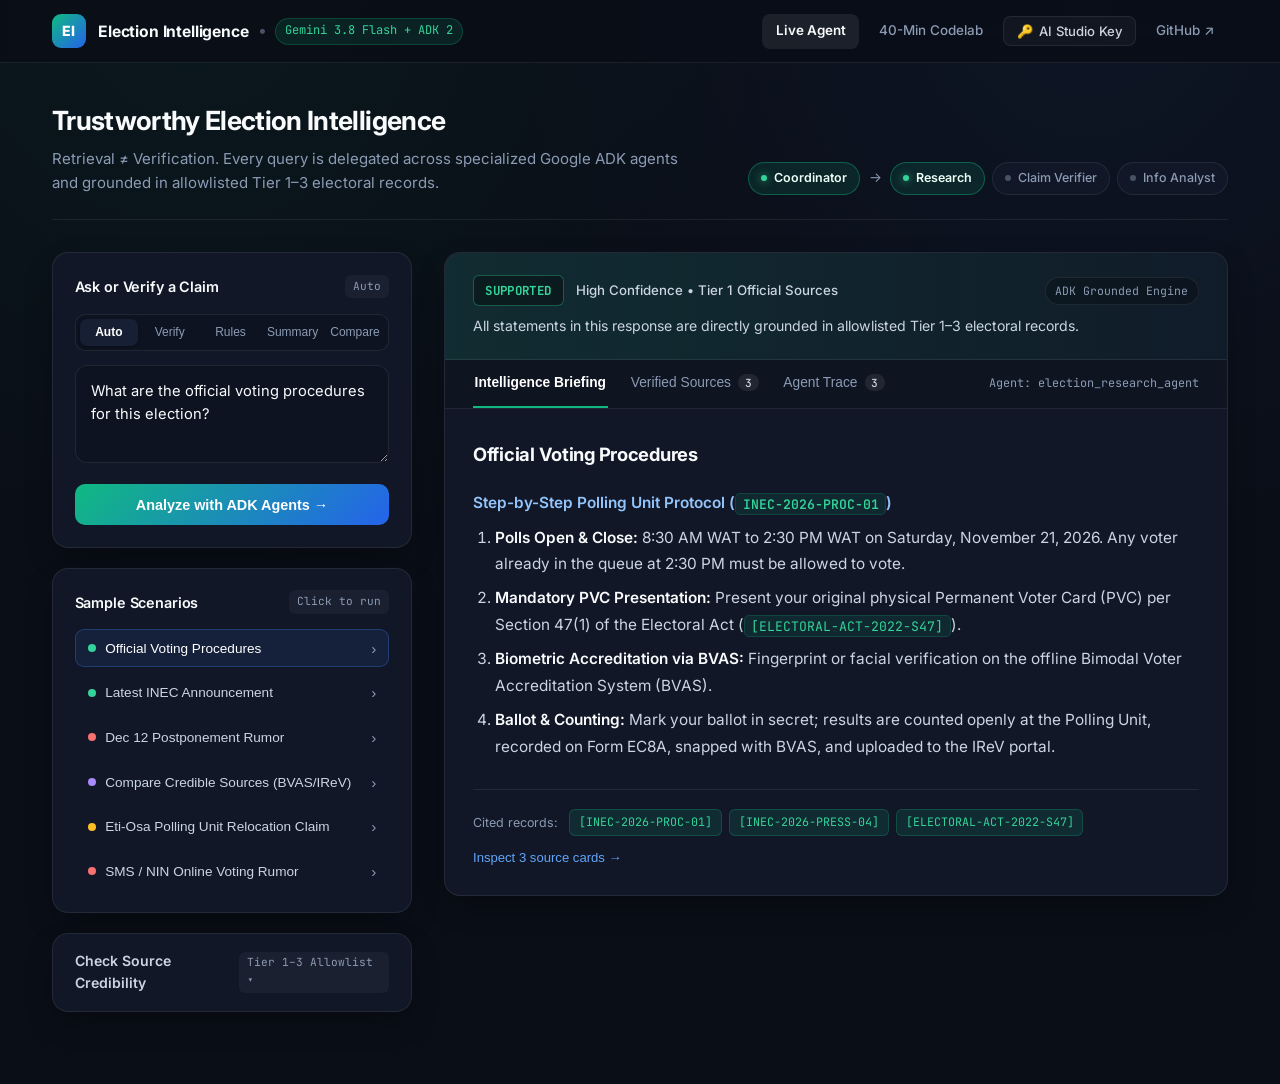
==== commit 806de2a0: "Add Google AI Studio API key walkthrough, UI key modal, and root .env auto-loading" ====
--- a/app/static/index.html
+++ b/app/static/index.html
@@ -26,10 +26,42 @@
       <nav class="nav-links">
         <a href="/" class="nav-link active">Live Agent</a>
         <a href="/codelab/" class="nav-link">40-Min Codelab</a>
+        <button type="button" class="api-key-btn" id="open-api-modal-btn" title="Configure your Google AI Studio API Key">
+          🔑 <span id="api-key-btn-label">AI Studio Key</span>
+        </button>
         <a href="https://github.com/gabbyagbobli/devfest-lagos-election-intelligence" target="_blank" rel="noopener" class="nav-link">GitHub ↗</a>
       </nav>
     </div>
   </header>
+
+  <!-- Lightweight Google AI Studio API Key Modal -->
+  <div class="modal-backdrop" id="api-modal-backdrop" hidden>
+    <div class="modal-card" role="dialog" aria-modal="true" aria-labelledby="api-modal-title">
+      <div class="modal-header">
+        <h3 id="api-modal-title">Connect Google AI Studio API Key</h3>
+        <button type="button" class="modal-close-btn" id="close-api-modal-btn" aria-label="Close">✕</button>
+      </div>
+      <p class="modal-desc">
+        Generate a free Gemini API key in <strong>Google AI Studio</strong> to run the 4-agent ADK pipeline (`gemini-3.8-flash`) with your own credentials. Your key stays in your browser tab (`sessionStorage`) and is never saved on the server.
+      </p>
+      <ol class="modal-steps">
+        <li>Open <a href="https://aistudio.google.com/apikey" target="_blank" rel="noopener">aistudio.google.com/apikey ↗</a> and click <strong>Create API key</strong>.</li>
+        <li>Paste your <code>AIza...</code> key below and click <strong>Verify &amp; Save</strong>.</li>
+      </ol>
+      <input
+        type="password"
+        id="api-key-input"
+        class="source-input modal-key-input"
+        placeholder="AIzaSy..."
+        autocomplete="off"
+      />
+      <div id="api-key-status" class="modal-status"></div>
+      <div class="modal-actions">
+        <button type="button" class="btn-secondary" id="clear-api-key-btn">Clear Key</button>
+        <button type="button" class="btn-primary modal-save-btn" id="save-api-key-btn">Verify &amp; Save</button>
+      </div>
+    </div>
+  </div>
 
   <main class="container">
     <!-- Clean, Breathable Page Header & Agent Pipeline -->
--- a/app/static/styles.css
+++ b/app/static/styles.css
@@ -139,6 +139,136 @@
   font-weight: 600;
 }
 
+.api-key-btn {
+  background: rgba(255, 255, 255, 0.04);
+  border: 1px solid var(--border-subtle);
+  color: var(--text-secondary);
+  font-family: var(--font-sans);
+  font-size: 0.82rem;
+  font-weight: 500;
+  padding: 0.4rem 0.78rem;
+  border-radius: 8px;
+  cursor: pointer;
+  display: inline-flex;
+  align-items: center;
+  gap: 0.38rem;
+  transition: all 0.16s ease;
+}
+
+.api-key-btn:hover {
+  color: var(--text-primary);
+  border-color: var(--border-strong);
+  background: rgba(255, 255, 255, 0.08);
+}
+
+.api-key-btn.key-active {
+  color: #34d399;
+  border-color: rgba(16, 185, 129, 0.4);
+  background: var(--accent-emerald-soft);
+  font-weight: 600;
+}
+
+/* AI Studio Key Modal */
+.modal-backdrop {
+  position: fixed;
+  inset: 0;
+  z-index: 250;
+  background: rgba(5, 8, 15, 0.75);
+  backdrop-filter: blur(6px);
+  display: flex;
+  align-items: center;
+  justify-content: center;
+  padding: 1.25rem;
+}
+
+.modal-backdrop[hidden] {
+  display: none;
+}
+
+.modal-card {
+  width: 100%;
+  max-width: 460px;
+  background: var(--bg-panel);
+  border: 1px solid var(--border-strong);
+  border-radius: var(--radius-lg);
+  padding: 1.5rem 1.6rem;
+  box-shadow: 0 20px 50px rgba(0, 0, 0, 0.65);
+}
+
+.modal-header {
+  display: flex;
+  align-items: center;
+  justify-content: space-between;
+  margin-bottom: 0.75rem;
+}
+
+.modal-header h3 {
+  font-size: 1.05rem;
+  font-weight: 700;
+}
+
+.modal-close-btn {
+  background: transparent;
+  border: none;
+  color: var(--text-muted);
+  font-size: 1rem;
+  cursor: pointer;
+  padding: 0.2rem 0.4rem;
+}
+
+.modal-close-btn:hover {
+  color: #fff;
+}
+
+.modal-desc {
+  font-size: 0.86rem;
+  color: var(--text-muted);
+  margin-bottom: 0.85rem;
+  line-height: 1.55;
+}
+
+.modal-steps {
+  padding-left: 1.2rem;
+  font-size: 0.85rem;
+  color: var(--text-secondary);
+  margin-bottom: 0.95rem;
+  line-height: 1.6;
+}
+
+.modal-steps a {
+  color: #60a5fa;
+  text-decoration: none;
+  font-weight: 600;
+}
+
+.modal-steps a:hover {
+  text-decoration: underline;
+}
+
+.modal-key-input {
+  width: 100%;
+  margin-bottom: 0.65rem;
+  padding: 0.68rem 0.85rem;
+}
+
+.modal-status {
+  font-size: 0.8rem;
+  min-height: 1.2rem;
+  margin-bottom: 0.85rem;
+  color: var(--text-muted);
+}
+
+.modal-actions {
+  display: flex;
+  justify-content: flex-end;
+  gap: 0.6rem;
+}
+
+.modal-save-btn {
+  width: auto;
+  padding: 0.6rem 1.15rem;
+}
+
 /* Main Container */
 .container {
   max-width: 1240px;
